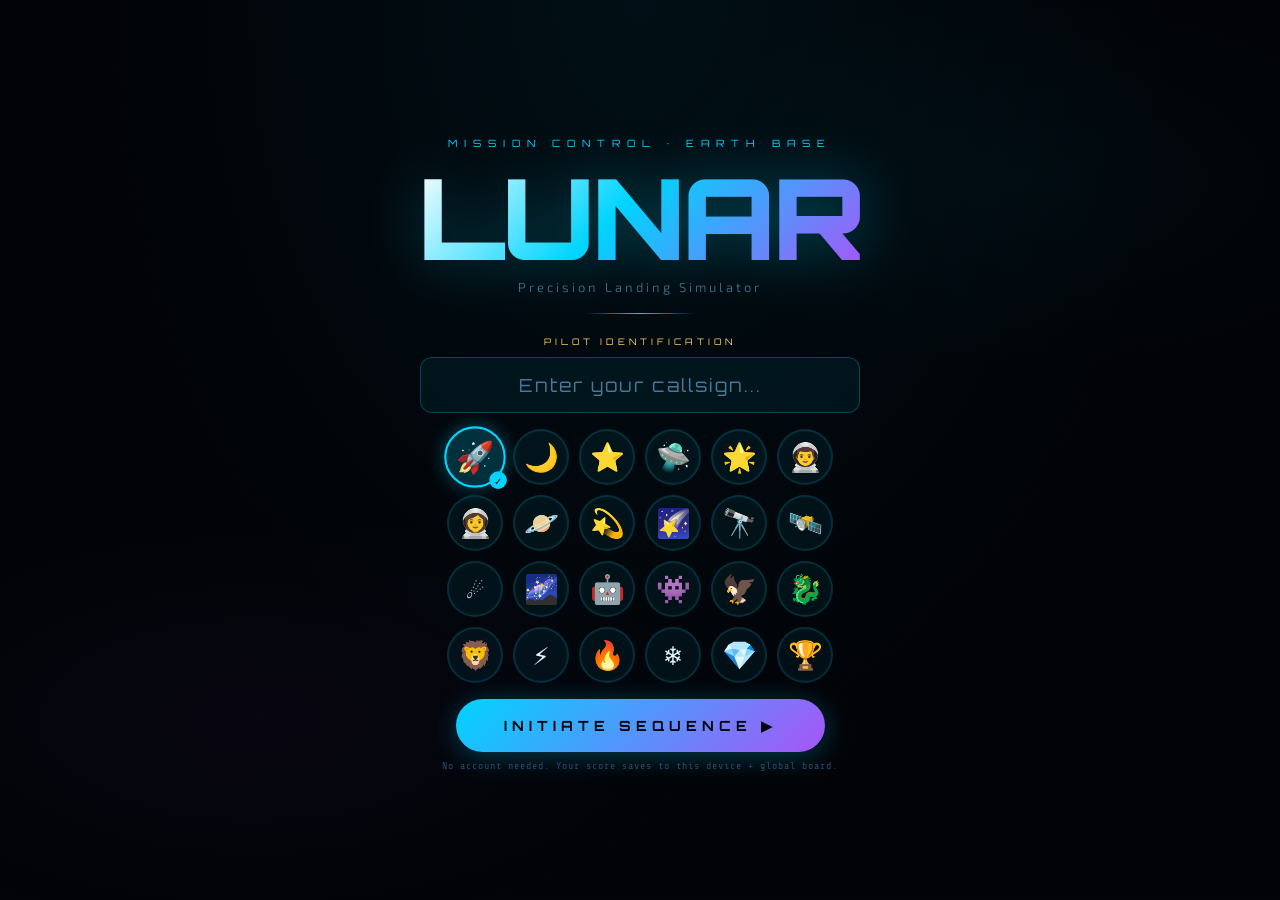
==== index.html @ 3ff73095 "Initial lunar lander game" ====
<!DOCTYPE html>
<html lang="en">
<head>
<meta charset="UTF-8">
<meta name="viewport" content="width=device-width, initial-scale=1.0, viewport-fit=cover">
<meta name="mobile-web-app-capable" content="yes">
<meta name="apple-mobile-web-app-capable" content="yes">
<meta name="theme-color" content="#020408">
<title>LUNAR — Moon Lander</title>
<link rel="preconnect" href="https://fonts.googleapis.com">
<link href="https://fonts.googleapis.com/css2?family=Orbitron:wght@400;700;900&family=Share+Tech+Mono&family=Exo+2:wght@300;400;600&display=swap" rel="stylesheet">
<link rel="stylesheet" href="css/base.css">
<link rel="stylesheet" href="css/screens.css">
<link rel="stylesheet" href="css/game.css">
<link rel="stylesheet" href="css/leaderboard.css">
<link rel="stylesheet" href="css/profile.css">
<link rel="stylesheet" href="css/settings.css">
</head>
<body>

<!-- ─── Background Layers ─── -->
<canvas id="star-canvas"></canvas>
<div id="scanlines"></div>
<div id="nebula-bg"></div>

<!-- ══════════════════════════════════
     SCREEN: SPLASH (instant name grab)
════════════════════════════════════ -->
<div id="screen-splash" class="screen active">
  <div class="splash-inner">
    <div class="splash-badge">MISSION CONTROL · EARTH BASE</div>
    <div class="splash-logo">LUNAR</div>
    <div class="splash-tagline">Precision Landing Simulator</div>
    <div class="splash-divider"></div>
    <div class="splash-prompt">
      <div class="prompt-label">PILOT IDENTIFICATION</div>
      <input type="text" id="pilot-name-input" class="pilot-input" placeholder="Enter your callsign..." maxlength="16" autocomplete="off" spellcheck="false">
      <div class="avatar-grid" id="avatar-grid"></div>
      <button class="btn-primary" id="btn-confirm-pilot">INITIATE SEQUENCE ▶</button>
    </div>
    <div class="splash-note">No account needed. Your score saves to this device + global board.</div>
  </div>
</div>

<!-- ══════════════════════════════════
     SCREEN: HOME
════════════════════════════════════ -->
<div id="screen-home" class="screen hidden">
  <div class="home-inner">
    <div class="home-header">
      <div id="pilot-card" class="pilot-card">
        <div class="pilot-avatar" id="home-avatar">🚀</div>
        <div class="pilot-info">
          <div class="pilot-name" id="home-pilot-name">PILOT</div>
          <div class="pilot-rank" id="home-pilot-rank">CADET</div>
        </div>
        <div class="pilot-score-col">
          <div class="pilot-best-label">BEST</div>
          <div class="pilot-best" id="home-best-score">0</div>
        </div>
      </div>
    </div>

    <div class="home-title-wrap">
      <div class="home-badge">Mission Alpha · Apollo Zero</div>
      <div class="home-logo">LUNAR</div>
      <div class="home-sub">Precision Landing Simulator</div>
    </div>

    <div class="home-laws-panel">
      <div class="laws-title">⬡ Laws of the Mission</div>
      <div class="law"><span class="law-num">01</span><span>Land gently — V-Speed &lt;2.0 &amp; H-Speed &lt;1.5 or you crash.</span></div>
      <div class="law"><span class="law-num">02</span><span>Fuel is finite. Every burn costs. Plan your descent.</span></div>
      <div class="law"><span class="law-num">03</span><span>Land on the glowing pad only. Miss it and the moon claims you.</span></div>
      <div class="law"><span class="law-num">04</span><span>Perfect landings grant ×3 bonus. Chain them to multiply glory.</span></div>
      <div class="law"><span class="law-num">05</span><span>Higher levels add wind, turbulence, and tighter pads.</span></div>
    </div>

    <div class="home-keys key-legend">
      <div class="key-item"><span class="key">↑/W</span><span>Thrust</span></div>
      <div class="key-item"><span class="key">← →</span><span>Side</span></div>
      <div class="key-item"><span class="key">Space</span><span>Boost</span></div>
      <div class="key-item"><span class="key">R</span><span>Restart</span></div>
    </div>

    <div class="home-actions">
      <button class="btn-primary glow-btn" id="btn-play">▶ LAUNCH MISSION</button>
      <div class="home-secondary-btns">
        <button class="btn-secondary" id="btn-leaderboard">🏆 LEADERBOARD</button>
        <button class="btn-secondary" id="btn-settings">⚙ SETTINGS</button>
      </div>
    </div>
  </div>
  <div id="home-philosophy-bar" class="philosophy-bar"></div>
</div>

<!-- ══════════════════════════════════
     SCREEN: GAME
════════════════════════════════════ -->
<div id="screen-game" class="screen hidden">
  <!-- HUD -->
  <div id="hud">
    <button class="hud-home-btn" id="btn-hud-home">⌂</button>
    <div class="hud-group">
      <div class="hud-label">ALT</div>
      <div class="hud-val" id="hud-alt">---</div>
    </div>
    <div class="hud-group">
      <div class="hud-label">V-SPD</div>
      <div class="hud-val" id="hud-vspeed">---</div>
    </div>
    <div class="hud-group">
      <div class="hud-label">H-SPD</div>
      <div class="hud-val" id="hud-hspeed">---</div>
    </div>
    <div class="hud-fuel-col">
      <div class="hud-label">FUEL</div>
      <div class="hud-val" id="hud-fuel">100%</div>
      <div class="fuel-bar-bg"><div class="fuel-bar-fill" id="fuel-bar"></div></div>
    </div>
    <div class="hud-group">
      <div class="hud-label">SCORE</div>
      <div class="hud-val" id="hud-score">0</div>
    </div>
    <div class="level-badge" id="level-badge">LVL 1</div>
  </div>

  <canvas id="game-canvas"></canvas>

  <!-- Floating feedback -->
  <div id="streak-banner">🔥 STREAK ACTIVE</div>

  <!-- Result Modal -->
  <div id="msg-overlay">
    <div id="msg-box">
      <div class="msg-icon" id="msg-icon">🌙</div>
      <div class="msg-title" id="msg-title">TOUCHDOWN</div>
      <div class="msg-sub" id="msg-sub">Perfect approach</div>
      <div class="msg-score" id="msg-score">0</div>
      <div class="msg-score-label">MISSION SCORE</div>
      <div class="msg-breakdown" id="msg-breakdown"></div>
      <div class="msg-btns">
        <button class="btn-modal" id="btn-next">NEXT MISSION →</button>
        <button class="btn-modal secondary" id="btn-restart-modal">↺ RESTART</button>
        <button class="btn-modal tertiary" id="btn-modal-home">⌂ HOME</button>
      </div>
    </div>
  </div>

  <!-- Touch Gamepad -->
  <div id="touch-controls">
    <div class="tc-group">
      <div class="tbtn" id="tc-left">◀</div>
      <div class="tbtn" id="tc-right">▶</div>
    </div>
    <div class="tbtn gold" id="tc-up">▲</div>
    <div class="tbtn gold" id="tc-boost">⚡</div>
  </div>
</div>

<!-- ══════════════════════════════════
     SCREEN: LEADERBOARD
════════════════════════════════════ -->
<div id="screen-leaderboard" class="screen hidden">
  <div class="lb-inner">
    <div class="lb-header">
      <button class="back-btn" id="btn-lb-back">← BACK</button>
      <div class="lb-title">🏆 LEADERBOARD</div>
      <div class="lb-subtitle">GLOBAL RANKINGS</div>
    </div>
    <div class="lb-tabs">
      <button class="lb-tab active" data-tab="global">GLOBAL</button>
      <button class="lb-tab" data-tab="today">TODAY</button>
      <button class="lb-tab" data-tab="myrank">MY RANK</button>
    </div>
    <div class="lb-list" id="lb-list">
      <div class="lb-loading">Loading pilots...</div>
    </div>
    <div class="lb-footer-note">Scores are based on: Accuracy · Fuel · Speed · Level · Streak</div>
  </div>
</div>

<!-- ══════════════════════════════════
     SCREEN: SETTINGS
════════════════════════════════════ -->
<div id="screen-settings" class="screen hidden">
  <div class="settings-inner">
    <div class="settings-header">
      <button class="back-btn" id="btn-settings-back">← BACK</button>
      <div class="settings-title">⚙ SETTINGS</div>
    </div>
    <div class="settings-body">
      <div class="setting-group">
        <div class="setting-group-label">AUDIO</div>
        <div class="setting-row">
          <span>Background Music</span>
          <label class="toggle-switch">
            <input type="checkbox" id="toggle-music" checked>
            <span class="toggle-slider"></span>
          </label>
        </div>
        <div class="setting-row">
          <span>Sound Effects</span>
          <label class="toggle-switch">
            <input type="checkbox" id="toggle-sfx" checked>
            <span class="toggle-slider"></span>
          </label>
        </div>
        <div class="setting-row">
          <span>Master Volume</span>
          <input type="range" id="slider-volume" min="0" max="100" value="70" class="range-slider">
        </div>
      </div>
      <div class="setting-group">
        <div class="setting-group-label">DISPLAY</div>
        <div class="setting-row">
          <span>Scanlines Effect</span>
          <label class="toggle-switch">
            <input type="checkbox" id="toggle-scanlines" checked>
            <span class="toggle-slider"></span>
          </label>
        </div>
        <div class="setting-row">
          <span>Particles Intensity</span>
          <select id="select-particles" class="setting-select">
            <option value="low">Low</option>
            <option value="medium" selected>Medium</option>
            <option value="high">High</option>
          </select>
        </div>
      </div>
      <div class="setting-group">
        <div class="setting-group-label">PILOT</div>
        <div class="setting-row">
          <span>Change Callsign</span>
          <button class="btn-small" id="btn-change-name">EDIT</button>
        </div>
        <div class="setting-row">
          <span>Reset Progress</span>
          <button class="btn-small danger" id="btn-reset">RESET</button>
        </div>
      </div>
      <div class="setting-group">
        <div class="setting-group-label">ABOUT</div>
        <div class="about-text">
          LUNAR — Moon Lander v2.0<br>
          Built with physics, precision, and passion.<br>
          Laws of UX: Norman · Hook Model · Flow Theory
        </div>
      </div>
    </div>
  </div>
</div>

<!-- ══════════════════════════════════
     SCREEN: GAME OVER (full session)
════════════════════════════════════ -->
<div id="screen-gameover" class="screen hidden">
  <div class="go-inner">
    <div class="go-icon">💥</div>
    <div class="go-title">SESSION COMPLETE</div>
    <div class="go-pilot" id="go-pilot-name">PILOT</div>
    <div class="go-stats" id="go-stats"></div>
    <div class="go-rank-block">
      <div class="go-rank-label">YOUR RANK</div>
      <div class="go-rank" id="go-rank">#—</div>
      <div class="go-rank-title" id="go-rank-title">—</div>
    </div>
    <div class="go-actions">
      <button class="btn-primary" id="btn-go-play">▶ FLY AGAIN</button>
      <button class="btn-secondary" id="btn-go-lb">🏆 SEE LEADERBOARD</button>
      <button class="btn-secondary" id="btn-go-home">⌂ HOME</button>
    </div>
  </div>
</div>

<!-- JS Modules -->
<script src="js/audio.js"></script>
<script src="js/stars.js"></script>
<script src="js/storage.js"></script>
<script src="js/leaderboard.js"></script>
<script src="js/profile.js"></script>
<script src="js/settings.js"></script>
<script src="js/physics.js"></script>
<script src="js/renderer.js"></script>
<script src="js/hud.js"></script>
<script src="js/game.js"></script>
<script src="js/screens.js"></script>
<script src="js/main.js"></script>
</body>
</html>
---- css/base.css ----
/* ════════════════════════════════════════
   base.css — Design tokens & global resets
════════════════════════════════════════ */

@import url('https://fonts.googleapis.com/css2?family=Orbitron:wght@400;700;900&family=Share+Tech+Mono&family=Exo+2:wght@300;400;600&display=swap');

:root {
  /* Color Palette */
  --void:    #020408;
  --deep:    #050c14;
  --panel:   rgba(5,12,24,0.92);
  --blue:    #00d4ff;
  --blue2:   #0090cc;
  --gold:    #ffd166;
  --gold2:   #ffaa33;
  --green:   #06ffa5;
  --green2:  #00cc80;
  --red:     #ff4757;
  --red2:    #cc2233;
  --purple:  #a855f7;
  --purple2: #7c3aed;
  --bright:  #e8f4fd;
  --dim:     #4a7a9b;
  --dim2:    #2a4a6b;

  /* Typography */
  --font-hud:  'Orbitron', sans-serif;
  --font-mono: 'Share Tech Mono', monospace;
  --font-body: 'Exo 2', sans-serif;

  /* Layout */
  --safe-top:    env(safe-area-inset-top, 0px);
  --safe-bottom: env(safe-area-inset-bottom, 0px);
  --safe-left:   env(safe-area-inset-left, 0px);
  --safe-right:  env(safe-area-inset-right, 0px);

  /* Timing */
  --trans-fast:   0.15s ease;
  --trans-normal: 0.3s ease;
  --trans-slow:   0.5s ease;
  --bounce:       cubic-bezier(0.34, 1.56, 0.64, 1);
}

/* ─── Reset ─── */
*, *::before, *::after {
  margin: 0; padding: 0;
  box-sizing: border-box;
}

html, body {
  width: 100%; height: 100%;
  background: var(--void);
  font-family: var(--font-mono);
  color: var(--bright);
  overflow: hidden;
  -webkit-tap-highlight-color: transparent;
  touch-action: manipulation;
  user-select: none;
  -webkit-user-select: none;
}

/* ─── Background Atmosphere ─── */
#star-canvas {
  position: fixed; inset: 0; z-index: 0; pointer-events: none;
}
#scanlines {
  position: fixed; inset: 0; z-index: 2; pointer-events: none;
  background: repeating-linear-gradient(
    0deg,
    transparent, transparent 2px,
    rgba(0,0,0,.025) 2px, rgba(0,0,0,.025) 4px
  );
  transition: opacity var(--trans-normal);
}
#scanlines.hidden { opacity: 0; }
#nebula-bg {
  position: fixed; inset: 0; z-index: 1; pointer-events: none;
  background:
    radial-gradient(ellipse 60% 40% at 20% 80%, rgba(168,85,247,.04) 0%, transparent 60%),
    radial-gradient(ellipse 50% 35% at 80% 20%, rgba(0,212,255,.03) 0%, transparent 60%);
}

/* ─── Screen System ─── */
.screen {
  position: fixed; inset: 0; z-index: 10;
  display: flex; flex-direction: column; align-items: center;
  overflow: hidden;
  transition: opacity var(--trans-slow), transform var(--trans-slow);
}
.screen.hidden {
  opacity: 0; pointer-events: none; transform: scale(0.97);
}
.screen.active { opacity: 1; }
.screen.slide-out {
  opacity: 0; transform: translateX(-40px);
}
.screen.slide-in {
  animation: slideIn 0.4s var(--bounce) forwards;
}
@keyframes slideIn {
  from { opacity: 0; transform: translateX(30px); }
  to   { opacity: 1; transform: translateX(0); }
}

/* ─── Button System ─── */
.btn-primary {
  font-family: var(--font-hud);
  font-size: clamp(11px, 3.2vw, 14px);
  font-weight: 700;
  letter-spacing: clamp(3px, 1.5vw, 5px);
  color: var(--void);
  background: linear-gradient(135deg, var(--blue), var(--purple));
  border: none;
  padding: clamp(14px, 4vw, 18px) clamp(28px, 8vw, 48px);
  border-radius: 50px;
  cursor: pointer;
  position: relative; overflow: hidden;
  box-shadow: 0 4px 28px rgba(0,212,255,.28);
  transition: transform var(--trans-fast), box-shadow var(--trans-fast);
  white-space: nowrap;
}
.btn-primary::before {
  content: '';
  position: absolute; inset: 0;
  background: rgba(255,255,255,.18);
  transform: translateX(-100%);
  transition: transform 0.4s;
}
.btn-primary:hover::before { transform: translateX(100%); }
.btn-primary:hover {
  transform: translateY(-2px);
  box-shadow: 0 8px 36px rgba(0,212,255,.5);
}
.btn-primary:active { transform: scale(0.96); }

.btn-primary.glow-btn {
  animation: pulseGlow 2.8s ease-in-out infinite;
}
@keyframes pulseGlow {
  0%, 100% { box-shadow: 0 4px 28px rgba(0,212,255,.28); }
  50%       { box-shadow: 0 6px 44px rgba(0,212,255,.55), 0 0 20px rgba(168,85,247,.3); }
}

.btn-secondary {
  font-family: var(--font-hud);
  font-size: clamp(9px, 2.5vw, 11px);
  font-weight: 700;
  letter-spacing: 2px;
  color: var(--blue);
  background: rgba(0,212,255,.07);
  border: 1px solid rgba(0,212,255,.25);
  padding: clamp(10px, 3vw, 14px) clamp(16px, 5vw, 28px);
  border-radius: 40px;
  cursor: pointer;
  transition: all var(--trans-fast);
}
.btn-secondary:hover {
  background: rgba(0,212,255,.15);
  border-color: rgba(0,212,255,.5);
  transform: translateY(-1px);
}
.btn-secondary:active { transform: scale(0.96); }

.btn-small {
  font-family: var(--font-hud);
  font-size: 9px; letter-spacing: 2px;
  color: var(--blue);
  background: rgba(0,212,255,.08);
  border: 1px solid rgba(0,212,255,.2);
  padding: 6px 14px; border-radius: 20px;
  cursor: pointer;
  transition: all var(--trans-fast);
}
.btn-small:hover { background: rgba(0,212,255,.18); }
.btn-small.danger {
  color: var(--red);
  background: rgba(255,71,87,.08);
  border-color: rgba(255,71,87,.2);
}
.btn-small.danger:hover { background: rgba(255,71,87,.18); }

.back-btn {
  font-family: var(--font-hud);
  font-size: clamp(9px, 2.5vw, 11px);
  letter-spacing: 2px;
  color: var(--dim);
  background: none; border: none;
  cursor: pointer;
  transition: color var(--trans-fast);
  padding: 8px 4px;
}
.back-btn:hover { color: var(--bright); }

/* ─── Key Legend ─── */
.key-legend {
  display: flex; gap: clamp(8px,3vw,14px);
  flex-wrap: wrap; justify-content: center;
}
.key-item {
  display: flex; align-items: center; gap: 6px;
  font-size: clamp(9px, 2.5vw, 11px); color: var(--dim);
}
.key {
  background: rgba(0,212,255,.1);
  border: 1px solid rgba(0,212,255,.25);
  border-radius: 4px;
  padding: 2px 7px;
  font-size: clamp(9px, 2.5vw, 11px);
  color: var(--blue);
}

/* ─── Toggle Switch ─── */
.toggle-switch {
  position: relative; display: inline-block;
  width: 44px; height: 24px; cursor: pointer;
}
.toggle-switch input { opacity: 0; width: 0; height: 0; }
.toggle-slider {
  position: absolute; inset: 0;
  background: rgba(0,212,255,.12);
  border: 1px solid rgba(0,212,255,.2);
  border-radius: 12px;
  transition: background var(--trans-fast);
}
.toggle-slider::before {
  content: '';
  position: absolute; left: 3px; top: 3px;
  width: 16px; height: 16px;
  background: var(--dim);
  border-radius: 50%;
  transition: transform var(--trans-fast), background var(--trans-fast);
}
.toggle-switch input:checked + .toggle-slider {
  background: rgba(0,212,255,.22);
  border-color: rgba(0,212,255,.4);
}
.toggle-switch input:checked + .toggle-slider::before {
  transform: translateX(20px);
  background: var(--blue);
  box-shadow: 0 0 8px rgba(0,212,255,.6);
}

/* ─── Range Slider ─── */
.range-slider {
  -webkit-appearance: none;
  width: 120px; height: 4px;
  background: rgba(0,212,255,.15);
  border-radius: 2px; outline: none;
  cursor: pointer;
}
.range-slider::-webkit-slider-thumb {
  -webkit-appearance: none;
  width: 16px; height: 16px;
  border-radius: 50%;
  background: var(--blue);
  box-shadow: 0 0 8px rgba(0,212,255,.5);
  cursor: pointer;
}

/* ─── Select ─── */
.setting-select {
  background: rgba(0,212,255,.08);
  border: 1px solid rgba(0,212,255,.2);
  color: var(--bright);
  font-family: var(--font-mono);
  font-size: 11px; padding: 5px 10px;
  border-radius: 8px; cursor: pointer;
  outline: none;
}

/* ─── Philosophy Bar ─── */
.philosophy-bar {
  position: absolute; bottom: 0; left: 0; right: 0;
  padding: 6px 14px;
  padding-bottom: max(6px, var(--safe-bottom));
  background: rgba(2,4,8,.5);
  border-top: 1px solid rgba(0,212,255,.05);
  font-size: clamp(7px,2vw,10px);
  letter-spacing: 1px;
  color: rgba(74,122,155,.45);
  text-align: center; z-index: 6;
  pointer-events: none;
  transition: opacity var(--trans-slow);
}

/* ─── Keyframes ─── */
@keyframes fadeUp {
  from { opacity: 0; transform: translateY(14px); }
  to   { opacity: 1; transform: translateY(0); }
}
@keyframes blink { 50% { opacity: .2; } }
@keyframes spinIn {
  from { transform: rotate(-180deg) scale(0); opacity: 0; }
  to   { transform: rotate(0) scale(1); opacity: 1; }
}
@keyframes shimmer {
  0%   { background-position: -200% center; }
  100% { background-position: 200% center; }
}
---- css/screens.css ----
/* ═══════════════════════════════════
   screens.css — Splash / Home / GameOver
═══════════════════════════════════ */

/* ─── SPLASH SCREEN ─── */
#screen-splash {
  justify-content: center;
  overflow-y: auto;
  -webkit-overflow-scrolling: touch;
  padding: max(32px, var(--safe-top)) 16px max(24px, var(--safe-bottom));
  background: radial-gradient(ellipse at 50% 0%, rgba(0,212,255,.06) 0%, transparent 60%);
}
.splash-inner {
  width: 100%; max-width: 440px;
  display: flex; flex-direction: column; align-items: center;
  gap: 0;
}
.splash-badge {
  font-family: var(--font-hud);
  font-size: clamp(7px, 2vw, 10px);
  letter-spacing: clamp(3px, 2vw, 7px);
  color: var(--blue); opacity: .6;
  margin-bottom: 12px;
  animation: fadeUp .8s ease both;
}
.splash-logo {
  font-family: var(--font-hud);
  font-size: clamp(56px, 18vw, 112px);
  font-weight: 900; letter-spacing: -3px; line-height: 1;
  background: linear-gradient(135deg, #fff 0%, #00d4ff 45%, #a855f7 100%);
  -webkit-background-clip: text;
  -webkit-text-fill-color: transparent;
  background-clip: text;
  filter: drop-shadow(0 0 28px rgba(0,212,255,.3));
  animation: fadeUp .8s ease .15s both;
}
.splash-tagline {
  font-family: var(--font-body);
  font-size: clamp(10px,3vw,13px); font-weight: 300; letter-spacing: 3px;
  color: var(--dim); margin-top: 6px;
  animation: fadeUp .8s ease .3s both;
}
.splash-divider {
  width: 110px; height: 1px;
  background: linear-gradient(90deg, transparent, var(--blue), transparent);
  margin: 18px 0 22px;
  animation: fadeUp .8s ease .4s both;
}
.splash-prompt {
  width: 100%;
  display: flex; flex-direction: column; align-items: center; gap: 16px;
  animation: fadeUp .8s ease .55s both;
}
.prompt-label {
  font-family: var(--font-hud);
  font-size: clamp(7px, 2vw, 9px); letter-spacing: 4px;
  color: var(--gold); margin-bottom: -6px;
}
.pilot-input {
  width: 100%;
  background: rgba(0,212,255,.06);
  border: 1px solid rgba(0,212,255,.25);
  border-radius: 12px;
  padding: clamp(12px,4vw,16px) 20px;
  color: var(--bright);
  font-family: var(--font-hud);
  font-size: clamp(14px, 4vw, 18px);
  letter-spacing: 3px;
  text-align: center;
  outline: none;
  transition: border-color var(--trans-fast), box-shadow var(--trans-fast);
}
.pilot-input::placeholder { color: var(--dim); letter-spacing: 2px; }
.pilot-input:focus {
  border-color: rgba(0,212,255,.6);
  box-shadow: 0 0 20px rgba(0,212,255,.12);
}

/* Avatar Grid */
.avatar-grid {
  display: flex; flex-wrap: wrap;
  justify-content: center; gap: 10px;
  width: 100%;
}
.avatar-option {
  width: clamp(42px, 12vw, 56px);
  height: clamp(42px, 12vw, 56px);
  border-radius: 50%;
  border: 2px solid rgba(0,212,255,.15);
  background: rgba(0,212,255,.06);
  display: flex; align-items: center; justify-content: center;
  font-size: clamp(20px, 6vw, 28px);
  cursor: pointer;
  transition: all var(--trans-fast);
  position: relative;
}
.avatar-option:hover {
  border-color: rgba(0,212,255,.5);
  background: rgba(0,212,255,.14);
  transform: scale(1.08);
}
.avatar-option.selected {
  border-color: var(--blue);
  background: rgba(0,212,255,.2);
  box-shadow: 0 0 16px rgba(0,212,255,.35);
  transform: scale(1.1);
}
.avatar-option.selected::after {
  content: '✓';
  position: absolute; bottom: -3px; right: -3px;
  width: 16px; height: 16px;
  background: var(--blue); color: var(--void);
  border-radius: 50%;
  font-size: 10px; font-weight: 900;
  display: flex; align-items: center; justify-content: center;
}
.splash-note {
  font-size: clamp(8px, 2.2vw, 10px);
  color: var(--dim2); letter-spacing: 1px;
  text-align: center; margin-top: 8px;
  animation: fadeUp .8s ease .7s both;
}

/* ─── HOME SCREEN ─── */
#screen-home {
  justify-content: flex-start;
  overflow-y: auto;
  -webkit-overflow-scrolling: touch;
  padding: max(20px, var(--safe-top)) 16px 60px;
}
.home-inner {
  width: 100%; max-width: 500px;
  display: flex; flex-direction: column; align-items: center;
  gap: 16px;
  padding-bottom: 20px;
}
.home-header { width: 100%; }

/* Pilot Card */
.pilot-card {
  display: flex; align-items: center; gap: 12px;
  width: 100%;
  background: rgba(0,212,255,.04);
  border: 1px solid rgba(0,212,255,.1);
  border-radius: 16px;
  padding: 12px 16px;
  animation: fadeUp .6s ease both;
}
.pilot-avatar {
  font-size: clamp(28px, 9vw, 38px);
  width: clamp(50px, 14vw, 64px);
  height: clamp(50px, 14vw, 64px);
  border-radius: 50%;
  background: rgba(0,212,255,.08);
  border: 2px solid rgba(0,212,255,.2);
  display: flex; align-items: center; justify-content: center;
  flex-shrink: 0;
  position: relative;
}
.pilot-avatar::after {
  content: '';
  position: absolute; inset: -4px;
  border-radius: 50%;
  border: 1px solid rgba(0,212,255,.15);
  animation: spinBorder 8s linear infinite;
}
@keyframes spinBorder {
  to { transform: rotate(360deg); }
}
.pilot-info { flex: 1; min-width: 0; }
.pilot-name {
  font-family: var(--font-hud);
  font-size: clamp(13px, 4vw, 17px);
  font-weight: 700; letter-spacing: 2px;
  color: var(--bright);
  white-space: nowrap; overflow: hidden; text-overflow: ellipsis;
}
.pilot-rank {
  font-family: var(--font-hud);
  font-size: clamp(8px, 2.2vw, 10px);
  letter-spacing: 3px; color: var(--gold);
  margin-top: 3px;
}
.pilot-score-col { text-align: right; flex-shrink: 0; }
.pilot-best-label {
  font-size: 8px; letter-spacing: 2px; color: var(--dim);
}
.pilot-best {
  font-family: var(--font-hud);
  font-size: clamp(16px, 5vw, 22px);
  font-weight: 700; color: var(--gold);
}

/* Home Title */
.home-title-wrap { text-align: center; }
.home-badge {
  font-family: var(--font-hud);
  font-size: clamp(7px, 2vw, 9px); letter-spacing: 5px;
  color: var(--blue); opacity: .6; margin-bottom: 6px;
}
.home-logo {
  font-family: var(--font-hud);
  font-size: clamp(36px, 12vw, 70px);
  font-weight: 900; letter-spacing: -2px;
  background: linear-gradient(135deg, #fff 0%, #00d4ff 45%, #a855f7 100%);
  -webkit-background-clip: text;
  -webkit-text-fill-color: transparent;
  background-clip: text;
  filter: drop-shadow(0 0 20px rgba(0,212,255,.25));
}
.home-sub {
  font-family: var(--font-body);
  font-size: clamp(9px, 2.5vw, 11px); font-weight: 300;
  letter-spacing: 3px; color: var(--dim);
}

/* Laws Panel */
.home-laws-panel {
  width: 100%;
  background: rgba(0,212,255,.03);
  border: 1px solid rgba(0,212,255,.1);
  border-radius: 14px;
  padding: clamp(12px,4vw,20px) clamp(14px,4vw,22px);
}
.laws-title {
  font-family: var(--font-hud);
  font-size: clamp(7px, 2vw, 9px); letter-spacing: 4px;
  color: var(--gold); margin-bottom: 10px;
}
.law {
  display: flex; gap: 10px; margin-bottom: 7px;
  font-size: clamp(10px, 2.8vw, 12px); color: #7fb3cc; line-height: 1.5;
}
.law-num {
  color: var(--blue); font-size: 9px;
  min-width: 18px; margin-top: 2px; opacity: .7;
}

/* Home Keys */
.home-keys { margin: 4px 0; }

/* Home Actions */
.home-actions {
  width: 100%; display: flex; flex-direction: column;
  align-items: center; gap: 12px;
}
.home-secondary-btns {
  display: flex; gap: 10px;
}

/* ─── GAME OVER SCREEN ─── */
#screen-gameover {
  justify-content: center;
  overflow-y: auto;
  padding: max(32px, var(--safe-top)) 16px max(24px, var(--safe-bottom));
  background: radial-gradient(ellipse at 50% 30%, rgba(255,71,87,.04) 0%, transparent 60%);
}
.go-inner {
  width: 100%; max-width: 440px;
  display: flex; flex-direction: column; align-items: center;
  gap: 18px;
}
.go-icon {
  font-size: clamp(48px, 15vw, 72px);
  animation: spinIn .8s var(--bounce) both;
}
.go-title {
  font-family: var(--font-hud);
  font-size: clamp(18px, 6vw, 28px);
  font-weight: 900; letter-spacing: 4px;
  background: linear-gradient(135deg, var(--gold), var(--gold2));
  -webkit-background-clip: text;
  -webkit-text-fill-color: transparent;
  background-clip: text;
}
.go-pilot {
  font-family: var(--font-hud);
  font-size: clamp(12px, 4vw, 16px);
  letter-spacing: 3px; color: var(--blue);
}
.go-stats {
  width: 100%;
  background: rgba(0,212,255,.03);
  border: 1px solid rgba(0,212,255,.1);
  border-radius: 14px;
  padding: 16px 20px;
  display: flex; flex-direction: column; gap: 10px;
}
.go-stat-row {
  display: flex; justify-content: space-between; align-items: center;
}
.go-stat-label {
  font-size: clamp(9px, 2.5vw, 11px); color: var(--dim); letter-spacing: 2px;
}
.go-stat-val {
  font-family: var(--font-hud);
  font-size: clamp(12px, 3.5vw, 15px);
  font-weight: 700; color: var(--bright);
}
.go-rank-block {
  text-align: center;
  padding: 20px 40px;
  background: rgba(255,209,102,.04);
  border: 1px solid rgba(255,209,102,.15);
  border-radius: 20px;
}
.go-rank-label {
  font-size: 9px; letter-spacing: 4px; color: var(--dim);
  margin-bottom: 8px;
}
.go-rank {
  font-family: var(--font-hud);
  font-size: clamp(36px, 12vw, 56px);
  font-weight: 900; color: var(--gold);
  line-height: 1;
}
.go-rank-title {
  font-family: var(--font-hud);
  font-size: clamp(10px, 3vw, 13px);
  letter-spacing: 3px; color: var(--purple);
  margin-top: 6px;
}
.go-actions {
  width: 100%; display: flex; flex-direction: column;
  align-items: center; gap: 10px;
}
---- css/game.css ----
/* ═══════════════════════════════════
   game.css — In-Game UI
═══════════════════════════════════ */

/* ─── HUD ─── */
#hud {
  width: 100%;
  display: flex; align-items: center; justify-content: space-between;
  flex-wrap: nowrap;
  padding: max(clamp(5px,1.5vw,9px), var(--safe-top)) clamp(6px,2.5vw,14px) clamp(5px,1.5vw,9px);
  background: rgba(2,4,8,.9);
  border-bottom: 1px solid rgba(0,212,255,.12);
  backdrop-filter: blur(12px);
  flex-shrink: 0; z-index: 20; gap: 4px; overflow: hidden;
}
.hud-home-btn {
  font-size: clamp(14px,4vw,18px);
  color: var(--dim);
  background: none; border: none; cursor: pointer;
  padding: 4px 6px;
  transition: color var(--trans-fast);
  flex-shrink: 0;
}
.hud-home-btn:hover { color: var(--bright); }

.hud-group {
  display: flex; flex-direction: column; align-items: center;
  gap: 1px; flex: 1; min-width: 0;
}
.hud-label {
  font-size: clamp(6px,1.8vw,9px); letter-spacing: 1px; color: var(--dim); white-space: nowrap;
}
.hud-val {
  font-family: var(--font-hud);
  font-size: clamp(12px,3.8vw,19px); font-weight: 700;
  color: var(--bright); transition: color var(--trans-normal); white-space: nowrap;
}
.hud-val.danger { color: var(--red); animation: blink .5s infinite; }
.hud-val.warn   { color: var(--gold); }
.hud-val.ok     { color: var(--green); }

.hud-fuel-col {
  display: flex; flex-direction: column; align-items: center;
  gap: 2px; flex: 1; min-width: 0;
}
.fuel-bar-bg {
  width: clamp(32px,9vw,72px); height: 5px;
  background: rgba(255,255,255,.06);
  border-radius: 3px; overflow: hidden;
  border: 1px solid rgba(0,212,255,.1);
}
.fuel-bar-fill {
  height: 100%; border-radius: 3px;
  background: linear-gradient(90deg, var(--green), var(--blue));
  transition: width .1s linear, background .5s;
}
.level-badge {
  font-family: var(--font-hud);
  font-size: clamp(9px,2.2vw,11px); letter-spacing: 2px;
  color: var(--purple);
  background: rgba(168,85,247,.1);
  border: 1px solid rgba(168,85,247,.25);
  padding: 3px clamp(5px,1.8vw,10px); border-radius: 20px;
  white-space: nowrap; flex-shrink: 0;
}

/* ─── Game Canvas ─── */
#game-canvas {
  display: block; width: 100%; flex: 1; min-height: 0;
}

/* ─── Streak Banner ─── */
#streak-banner {
  position: absolute;
  top: clamp(50px,13vw,70px); left: 50%;
  transform: translateX(-50%) translateY(-65px);
  background: rgba(255,209,102,.12);
  border: 1px solid rgba(255,209,102,.3);
  border-radius: 40px; padding: 5px 16px;
  font-family: var(--font-hud);
  font-size: clamp(8px,2.5vw,11px); letter-spacing: 2px;
  color: var(--gold); z-index: 25; white-space: nowrap;
  transition: transform .5s var(--bounce), opacity .4s;
  opacity: 0; pointer-events: none;
}
#streak-banner.show {
  transform: translateX(-50%) translateY(0); opacity: 1;
}

/* ─── Combo Pop ─── */
.combo-pop {
  position: absolute;
  font-family: var(--font-hud);
  font-size: clamp(16px,6vw,28px); font-weight: 900;
  pointer-events: none; z-index: 35;
  animation: comboPop 1.2s ease forwards;
  text-shadow: 0 0 18px currentColor;
  transform: translateX(-50%);
}
@keyframes comboPop {
  0%   { transform: translateX(-50%) translateY(0) scale(.6); opacity: 1; }
  40%  { transform: translateX(-50%) translateY(-22px) scale(1.1); opacity: 1; }
  100% { transform: translateX(-50%) translateY(-65px) scale(.8); opacity: 0; }
}

/* ─── Landing Zone Pulse ─── */
.lz-pulse-ring {
  position: absolute;
  border-radius: 50%;
  border: 1px solid rgba(6,255,165,.4);
  animation: lzPulse 1.5s ease-out infinite;
  pointer-events: none;
}
@keyframes lzPulse {
  0%   { transform: scale(0); opacity: 1; }
  100% { transform: scale(2.5); opacity: 0; }
}

/* ─── Result Modal ─── */
#msg-overlay {
  position: absolute; inset: 0;
  display: flex; align-items: center; justify-content: center;
  z-index: 30; padding: 14px;
  pointer-events: none;
}
#msg-overlay.active { pointer-events: auto; }
#msg-box {
  background: rgba(2,4,8,.94);
  border: 1px solid rgba(0,212,255,.2);
  border-radius: 18px;
  padding: clamp(18px,5vw,36px) clamp(16px,5vw,40px);
  text-align: center;
  backdrop-filter: blur(20px);
  width: 100%; max-width: 380px;
  transform: scale(.82); opacity: 0;
  transition: transform .4s var(--bounce), opacity .3s;
}
#msg-box.show { transform: scale(1); opacity: 1; }

.msg-icon {
  font-size: clamp(32px,10vw,50px); margin-bottom: 10px; line-height: 1;
}
.msg-title {
  font-family: var(--font-hud);
  font-size: clamp(16px,5.5vw,24px); font-weight: 900; margin-bottom: 7px;
}
.msg-sub {
  font-size: clamp(10px,3vw,13px); color: var(--dim); line-height: 1.65; margin-bottom: 12px;
}
.msg-score {
  font-family: var(--font-hud);
  font-size: clamp(26px,9vw,40px); font-weight: 900; color: var(--gold); margin-bottom: 3px;
}
.msg-score-label {
  font-size: clamp(8px,2.2vw,10px); letter-spacing: 3px; color: var(--dim); margin-bottom: 8px;
}
.msg-breakdown {
  font-size: clamp(9px,2.5vw,11px); color: var(--dim);
  margin-bottom: 14px; line-height: 1.8;
}
.msg-breakdown .bd-row {
  display: flex; justify-content: space-between;
  padding: 2px 8px;
  border-bottom: 1px solid rgba(0,212,255,.05);
}
.msg-breakdown .bd-label { color: var(--dim); }
.msg-breakdown .bd-val   { color: var(--bright); font-family: var(--font-hud); }

.msg-btns {
  display: flex; flex-direction: column; gap: 9px; align-items: center;
}
.btn-modal {
  font-family: var(--font-hud);
  font-size: clamp(9px,2.8vw,12px); font-weight: 700; letter-spacing: 3px;
  color: var(--void);
  background: linear-gradient(135deg, var(--green), var(--blue));
  border: none; width: 100%; max-width: 240px;
  padding: clamp(11px,3.5vw,15px) 0; border-radius: 40px;
  cursor: pointer;
  transition: transform .15s, box-shadow .15s;
  position: relative; z-index: 1;
}
.btn-modal:hover { transform: scale(1.04); box-shadow: 0 4px 22px rgba(6,255,165,.4); }
.btn-modal:active { transform: scale(.96); }
.btn-modal.secondary {
  background: transparent;
  border: 1px solid rgba(255,255,255,.15);
  color: var(--dim);
}
.btn-modal.secondary:hover { box-shadow: none; border-color: rgba(255,255,255,.3); color: var(--bright); }
.btn-modal.tertiary {
  background: transparent;
  border: 1px solid rgba(0,212,255,.15);
  color: var(--blue2);
  font-size: clamp(8px,2.2vw,10px); padding: 8px 0;
}

/* ─── Wind Indicator ─── */
#wind-indicator {
  position: absolute; top: 68px; right: 12px;
  font-family: var(--font-hud);
  font-size: 9px; letter-spacing: 2px;
  color: rgba(0,212,255,.5); z-index: 15;
  pointer-events: none;
  display: none;
}
#wind-indicator.visible { display: block; }

/* ─── Altitude Warning ─── */
#altitude-warning {
  position: absolute; bottom: 80px; left: 50%;
  transform: translateX(-50%);
  font-family: var(--font-hud);
  font-size: clamp(8px,2.5vw,11px); letter-spacing: 3px;
  color: var(--red); z-index: 25;
  opacity: 0; pointer-events: none;
  transition: opacity .3s;
  text-shadow: 0 0 12px rgba(255,71,87,.6);
}
#altitude-warning.show { opacity: 1; animation: blink 0.8s infinite; }

/* ─── Touch Gamepad ─── */
#touch-controls {
  width: 100%; flex-shrink: 0;
  display: none;
  align-items: center; justify-content: space-between;
  padding: 8px clamp(12px,5vw,28px);
  padding-bottom: max(14px, var(--safe-bottom));
  background: rgba(2,4,8,.8);
  border-top: 1px solid rgba(0,212,255,.08);
  backdrop-filter: blur(8px);
  z-index: 20; gap: 10px;
}
.tc-group { display: flex; gap: 10px; align-items: center; }
.tbtn {
  width: clamp(54px,14vw,66px); height: clamp(54px,14vw,66px);
  border-radius: 50%;
  background: rgba(0,212,255,.08);
  border: 2px solid rgba(0,212,255,.3);
  color: var(--blue);
  font-size: clamp(18px,5vw,22px);
  display: flex; align-items: center; justify-content: center;
  cursor: pointer;
  -webkit-tap-highlight-color: transparent;
  touch-action: none;
  transition: background .08s, transform .08s;
}
.tbtn.pressed {
  background: rgba(0,212,255,.28);
  transform: scale(.91);
}
.tbtn.gold {
  background: rgba(255,209,102,.08);
  border-color: rgba(255,209,102,.35);
  color: var(--gold);
}
.tbtn.gold.pressed { background: rgba(255,209,102,.28); }
---- css/leaderboard.css ----
/* ═══════════════════════════════════
   leaderboard.css
═══════════════════════════════════ */

#screen-leaderboard {
  justify-content: flex-start;
  overflow-y: auto;
  -webkit-overflow-scrolling: touch;
  padding: max(20px, var(--safe-top)) 0 max(24px, var(--safe-bottom));
}
.lb-inner {
  width: 100%; max-width: 520px;
  display: flex; flex-direction: column;
  align-self: stretch; flex: 1;
}
.lb-header {
  display: flex; flex-direction: column; align-items: center;
  padding: 0 20px 16px;
  position: relative;
}
.lb-header .back-btn {
  position: absolute; left: 16px; top: 0;
}
.lb-title {
  font-family: var(--font-hud);
  font-size: clamp(18px, 6vw, 28px);
  font-weight: 900; letter-spacing: 4px;
  background: linear-gradient(135deg, var(--gold), var(--gold2));
  -webkit-background-clip: text; -webkit-text-fill-color: transparent;
  background-clip: text;
  margin-top: 28px;
}
.lb-subtitle {
  font-size: clamp(8px, 2vw, 10px); letter-spacing: 4px;
  color: var(--dim); margin-top: 4px;
}

/* Tabs */
.lb-tabs {
  display: flex; gap: 0;
  border-bottom: 1px solid rgba(0,212,255,.1);
  margin-bottom: 0; padding: 0 20px;
}
.lb-tab {
  font-family: var(--font-hud);
  font-size: clamp(8px, 2.2vw, 10px); letter-spacing: 2px;
  color: var(--dim);
  background: none; border: none;
  padding: 10px 14px;
  cursor: pointer;
  border-bottom: 2px solid transparent;
  transition: color var(--trans-fast), border-color var(--trans-fast);
  margin-bottom: -1px;
}
.lb-tab.active {
  color: var(--blue);
  border-bottom-color: var(--blue);
}
.lb-tab:hover:not(.active) { color: var(--bright); }

/* List */
.lb-list {
  flex: 1; overflow-y: auto; padding: 12px 20px;
}
.lb-loading {
  text-align: center; color: var(--dim);
  font-size: 12px; letter-spacing: 3px;
  padding: 40px 0; animation: blink 1s infinite;
}
.lb-empty {
  text-align: center; color: var(--dim2);
  font-size: 11px; letter-spacing: 2px;
  padding: 40px 20px; line-height: 1.8;
}

/* Leaderboard Entry */
.lb-entry {
  display: flex; align-items: center; gap: 12px;
  padding: 10px 14px;
  border-radius: 12px;
  border: 1px solid transparent;
  margin-bottom: 6px;
  transition: all var(--trans-fast);
  cursor: default;
  position: relative;
  overflow: hidden;
}
.lb-entry::before {
  content: '';
  position: absolute; inset: 0;
  background: linear-gradient(90deg, transparent, rgba(0,212,255,.03), transparent);
  opacity: 0;
  transition: opacity var(--trans-fast);
}
.lb-entry:hover::before { opacity: 1; }
.lb-entry.is-me {
  background: rgba(0,212,255,.05);
  border-color: rgba(0,212,255,.15);
}
.lb-entry.rank-1 {
  background: rgba(255,209,102,.06);
  border-color: rgba(255,209,102,.2);
}
.lb-entry.rank-2 {
  background: rgba(192,192,210,.04);
  border-color: rgba(192,192,210,.12);
}
.lb-entry.rank-3 {
  background: rgba(205,127,50,.04);
  border-color: rgba(205,127,50,.12);
}

.lb-rank {
  font-family: var(--font-hud);
  font-size: clamp(11px, 3.5vw, 15px); font-weight: 900;
  min-width: 32px; text-align: center;
}
.lb-rank.r1 { color: var(--gold); text-shadow: 0 0 12px rgba(255,209,102,.5); }
.lb-rank.r2 { color: #c0c0d2; }
.lb-rank.r3 { color: #cd7f32; }
.lb-rank.rn { color: var(--dim); }

.lb-avatar {
  font-size: clamp(18px, 5.5vw, 26px);
  width: clamp(36px, 10vw, 44px); height: clamp(36px, 10vw, 44px);
  border-radius: 50%;
  background: rgba(0,212,255,.06);
  border: 1px solid rgba(0,212,255,.12);
  display: flex; align-items: center; justify-content: center;
  flex-shrink: 0;
}
.lb-info { flex: 1; min-width: 0; }
.lb-name {
  font-family: var(--font-hud);
  font-size: clamp(10px, 3vw, 13px);
  letter-spacing: 2px; color: var(--bright);
  white-space: nowrap; overflow: hidden; text-overflow: ellipsis;
}
.lb-meta {
  font-size: clamp(8px, 2vw, 9px); color: var(--dim);
  letter-spacing: 1px; margin-top: 2px;
}
.lb-score-col { text-align: right; flex-shrink: 0; }
.lb-score {
  font-family: var(--font-hud);
  font-size: clamp(13px, 4vw, 17px);
  font-weight: 700; color: var(--gold);
}
.lb-rank-title {
  font-size: 8px; letter-spacing: 2px;
  color: var(--purple); margin-top: 2px;
}

/* "My Rank" tab highlight */
.lb-my-highlight {
  padding: 16px 14px; margin-bottom: 16px;
  background: rgba(168,85,247,.06);
  border: 1px solid rgba(168,85,247,.2);
  border-radius: 14px; text-align: center;
}
.lb-my-rank-num {
  font-family: var(--font-hud);
  font-size: clamp(32px, 12vw, 50px);
  font-weight: 900; color: var(--purple);
}
.lb-my-rank-label {
  font-size: 9px; letter-spacing: 3px; color: var(--dim);
}
.lb-my-percentile {
  font-size: 11px; color: var(--green);
  margin-top: 6px; letter-spacing: 1px;
}

/* Footer note */
.lb-footer-note {
  text-align: center;
  font-size: clamp(7px, 2vw, 9px);
  color: var(--dim2); letter-spacing: 1px;
  padding: 10px 20px;
  border-top: 1px solid rgba(0,212,255,.06);
}

/* Ranking badge colors */
.badge-commander  { color: #ffd166; }
.badge-ace        { color: #a855f7; }
.badge-veteran    { color: #00d4ff; }
.badge-pilot      { color: #06ffa5; }
.badge-cadet      { color: #4a7a9b; }
---- css/profile.css ----
/* ═══════════════════════════════════
   profile.css — Pilot profile elements
═══════════════════════════════════ */

/* Achievement badge */
.achievement-badge {
  display: inline-flex; align-items: center; gap: 6px;
  padding: 3px 10px;
  border-radius: 20px;
  font-family: var(--font-hud);
  font-size: 9px; letter-spacing: 2px;
}
.achievement-badge.gold {
  background: rgba(255,209,102,.1);
  border: 1px solid rgba(255,209,102,.25);
  color: var(--gold);
}
.achievement-badge.purple {
  background: rgba(168,85,247,.1);
  border: 1px solid rgba(168,85,247,.25);
  color: var(--purple);
}
.achievement-badge.green {
  background: rgba(6,255,165,.1);
  border: 1px solid rgba(6,255,165,.25);
  color: var(--green);
}

/* Profile XP bar */
.xp-bar {
  width: 100%; height: 3px;
  background: rgba(0,212,255,.1);
  border-radius: 2px; overflow: hidden;
  margin-top: 4px;
}
.xp-fill {
  height: 100%;
  background: linear-gradient(90deg, var(--blue), var(--purple));
  border-radius: 2px;
  transition: width 1s ease;
}
---- css/settings.css ----
/* ═══════════════════════════════════
   settings.css
═══════════════════════════════════ */

#screen-settings {
  justify-content: flex-start;
  overflow-y: auto;
  -webkit-overflow-scrolling: touch;
  padding: max(20px, var(--safe-top)) 0 max(24px, var(--safe-bottom));
}
.settings-inner {
  width: 100%; max-width: 480px;
}
.settings-header {
  display: flex; flex-direction: column; align-items: center;
  padding: 0 20px 20px;
  position: relative;
}
.settings-header .back-btn {
  position: absolute; left: 16px; top: 0;
}
.settings-title {
  font-family: var(--font-hud);
  font-size: clamp(16px, 5vw, 22px);
  font-weight: 900; letter-spacing: 5px;
  color: var(--bright); margin-top: 28px;
}
.settings-body {
  padding: 0 20px;
  display: flex; flex-direction: column; gap: 20px;
}
.setting-group {
  background: rgba(0,212,255,.03);
  border: 1px solid rgba(0,212,255,.08);
  border-radius: 14px;
  padding: 16px 18px;
}
.setting-group-label {
  font-family: var(--font-hud);
  font-size: 9px; letter-spacing: 4px;
  color: var(--gold); margin-bottom: 14px;
}
.setting-row {
  display: flex; align-items: center;
  justify-content: space-between;
  padding: 8px 0;
  border-bottom: 1px solid rgba(0,212,255,.04);
  font-size: clamp(10px, 3vw, 12px);
  color: var(--bright); letter-spacing: 1px;
}
.setting-row:last-child { border-bottom: none; padding-bottom: 0; }
.setting-row:first-of-type { padding-top: 0; }
.about-text {
  font-size: clamp(9px, 2.5vw, 11px);
  color: var(--dim); line-height: 1.9; letter-spacing: 1px;
}
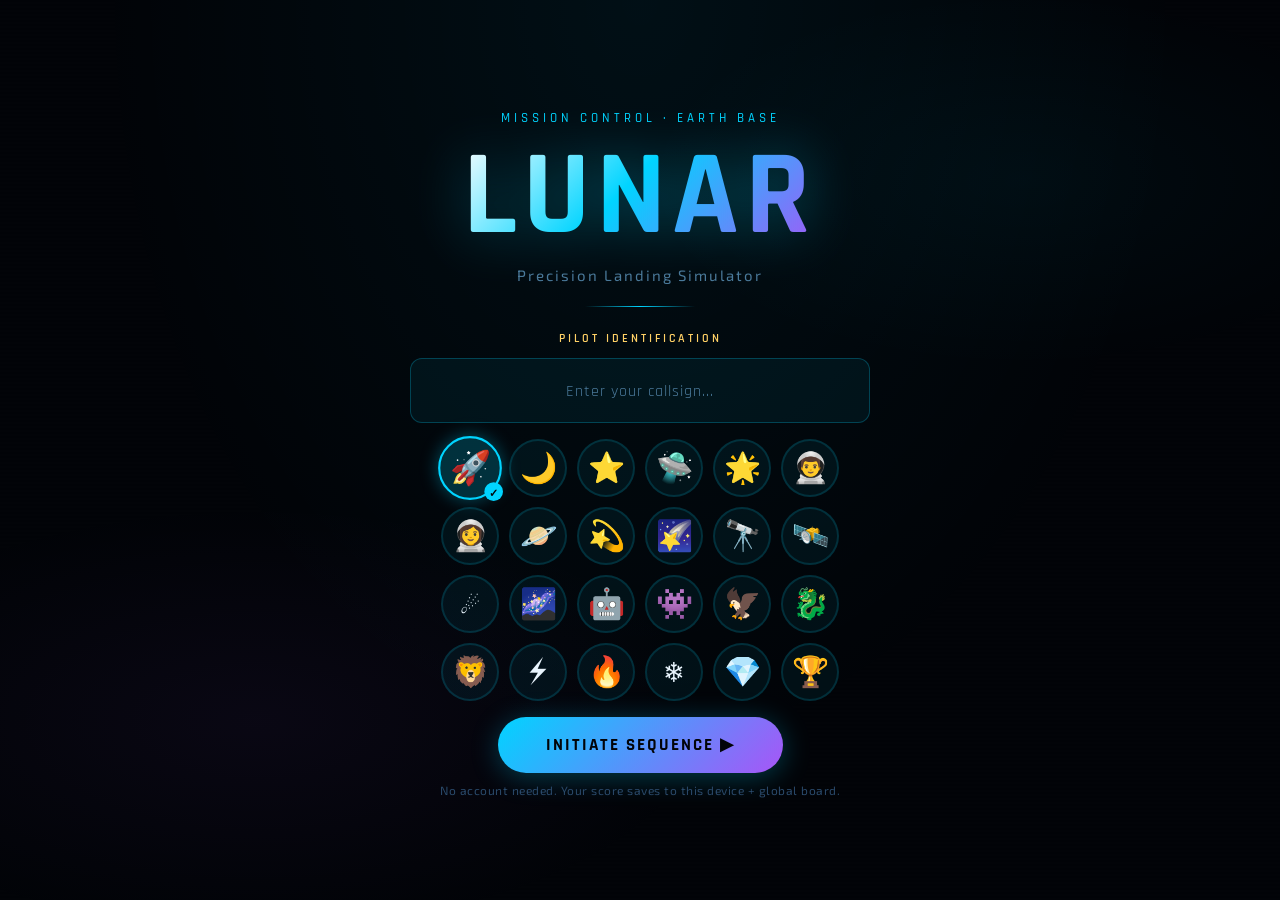
==== commit aee3cf45: "resolved craft static position" ====
--- a/index.html
+++ b/index.html
@@ -8,7 +8,8 @@
 <meta name="theme-color" content="#020408">
 <title>LUNAR — Moon Lander</title>
 <link rel="preconnect" href="https://fonts.googleapis.com">
-<link href="https://fonts.googleapis.com/css2?family=Orbitron:wght@400;700;900&family=Share+Tech+Mono&family=Exo+2:wght@300;400;600&display=swap" rel="stylesheet">
+<link rel="preconnect" href="https://fonts.gstatic.com" crossorigin>
+<link href="https://fonts.googleapis.com/css2?family=Rajdhani:wght@400;500;600;700&family=JetBrains+Mono:wght@400;700&family=Exo+2:wght@300;400;500;600&display=swap" rel="stylesheet">
 <link rel="stylesheet" href="css/base.css">
 <link rel="stylesheet" href="css/screens.css">
 <link rel="stylesheet" href="css/game.css">
--- a/css/base.css
+++ b/css/base.css
@@ -1,11 +1,21 @@
 /* ════════════════════════════════════════
-   base.css — Design tokens & global resets
+   base.css — Design tokens & global resets v2.1
+   FONTS FIXED: Rajdhani (wide, readable) + JetBrains Mono
+   HD: font-smoothing, text-rendering optimized
 ════════════════════════════════════════ */
 
-@import url('https://fonts.googleapis.com/css2?family=Orbitron:wght@400;700;900&family=Share+Tech+Mono&family=Exo+2:wght@300;400;600&display=swap');
+/*
+  Font strategy:
+  - Rajdhani: sci-fi aesthetic with PROPER x-height. Wide characters,
+    never looks compressed. Weight 600/700 for HUD is excellent.
+  - JetBrains Mono: purpose-built for readability. Perfect x-height,
+    clear numerals, crisp at 10px+. Replaces Share Tech Mono.
+  - Exo 2: kept for body text — good proportions at small sizes.
+*/
+@import url('https://fonts.googleapis.com/css2?family=Rajdhani:wght@400;500;600;700&family=JetBrains+Mono:ital,wght@0,400;0,700;1,400&family=Exo+2:wght@300;400;500;600&display=swap');
 
 :root {
-  /* Color Palette */
+  /* ── Color Palette ── */
   --void:    #020408;
   --deep:    #050c14;
   --panel:   rgba(5,12,24,0.92);
@@ -23,18 +33,18 @@
   --dim:     #4a7a9b;
   --dim2:    #2a4a6b;
 
-  /* Typography */
-  --font-hud:  'Orbitron', sans-serif;
-  --font-mono: 'Share Tech Mono', monospace;
+  /* ── Typography ── */
+  --font-hud:  'Rajdhani', 'Exo 2', sans-serif;
+  --font-mono: 'JetBrains Mono', 'Courier New', monospace;
   --font-body: 'Exo 2', sans-serif;
 
-  /* Layout */
+  /* ── Layout safe areas ── */
   --safe-top:    env(safe-area-inset-top, 0px);
   --safe-bottom: env(safe-area-inset-bottom, 0px);
   --safe-left:   env(safe-area-inset-left, 0px);
   --safe-right:  env(safe-area-inset-right, 0px);
 
-  /* Timing */
+  /* ── Transitions ── */
   --trans-fast:   0.15s ease;
   --trans-normal: 0.3s ease;
   --trans-slow:   0.5s ease;
@@ -57,9 +67,15 @@
   touch-action: manipulation;
   user-select: none;
   -webkit-user-select: none;
-}
-
-/* ─── Background Atmosphere ─── */
+  /* ── HD text rendering ── */
+  -webkit-font-smoothing: antialiased;
+  -moz-osx-font-smoothing: grayscale;
+  text-rendering: optimizeLegibility;
+  font-feature-settings: 'kern' 1, 'liga' 1, 'tnum' 1;
+  line-height: 1.45;
+}
+
+/* ─── Background Layers ─── */
 #star-canvas {
   position: fixed; inset: 0; z-index: 0; pointer-events: none;
 }
@@ -68,7 +84,7 @@
   background: repeating-linear-gradient(
     0deg,
     transparent, transparent 2px,
-    rgba(0,0,0,.025) 2px, rgba(0,0,0,.025) 4px
+    rgba(0,0,0,.018) 2px, rgba(0,0,0,.018) 4px
   );
   transition: opacity var(--trans-normal);
 }
@@ -76,8 +92,8 @@
 #nebula-bg {
   position: fixed; inset: 0; z-index: 1; pointer-events: none;
   background:
-    radial-gradient(ellipse 60% 40% at 20% 80%, rgba(168,85,247,.04) 0%, transparent 60%),
-    radial-gradient(ellipse 50% 35% at 80% 20%, rgba(0,212,255,.03) 0%, transparent 60%);
+    radial-gradient(ellipse 60% 40% at 20% 80%, rgba(168,85,247,.05) 0%, transparent 60%),
+    radial-gradient(ellipse 50% 35% at 80% 20%, rgba(0,212,255,.04) 0%, transparent 60%);
 }
 
 /* ─── Screen System ─── */
@@ -91,23 +107,19 @@
   opacity: 0; pointer-events: none; transform: scale(0.97);
 }
 .screen.active { opacity: 1; }
-.screen.slide-out {
-  opacity: 0; transform: translateX(-40px);
-}
-.screen.slide-in {
-  animation: slideIn 0.4s var(--bounce) forwards;
-}
 @keyframes slideIn {
-  from { opacity: 0; transform: translateX(30px); }
+  from { opacity: 0; transform: translateX(28px); }
   to   { opacity: 1; transform: translateX(0); }
 }
+.screen.slide-in { animation: slideIn 0.38s var(--bounce) forwards; }
 
 /* ─── Button System ─── */
 .btn-primary {
   font-family: var(--font-hud);
-  font-size: clamp(11px, 3.2vw, 14px);
+  font-size: clamp(13px, 3.5vw, 17px);
   font-weight: 700;
-  letter-spacing: clamp(3px, 1.5vw, 5px);
+  letter-spacing: 2px;
+  line-height: 1.2;
   color: var(--void);
   background: linear-gradient(135deg, var(--blue), var(--purple));
   border: none;
@@ -143,9 +155,10 @@
 
 .btn-secondary {
   font-family: var(--font-hud);
-  font-size: clamp(9px, 2.5vw, 11px);
-  font-weight: 700;
-  letter-spacing: 2px;
+  font-size: clamp(12px, 3vw, 14px);
+  font-weight: 600;
+  letter-spacing: 1.5px;
+  line-height: 1.2;
   color: var(--blue);
   background: rgba(0,212,255,.07);
   border: 1px solid rgba(0,212,255,.25);
@@ -163,11 +176,14 @@
 
 .btn-small {
   font-family: var(--font-hud);
-  font-size: 9px; letter-spacing: 2px;
+  font-size: 12px;
+  font-weight: 600;
+  letter-spacing: 1px;
+  line-height: 1.2;
   color: var(--blue);
   background: rgba(0,212,255,.08);
   border: 1px solid rgba(0,212,255,.2);
-  padding: 6px 14px; border-radius: 20px;
+  padding: 7px 16px; border-radius: 20px;
   cursor: pointer;
   transition: all var(--trans-fast);
 }
@@ -181,8 +197,10 @@
 
 .back-btn {
   font-family: var(--font-hud);
-  font-size: clamp(9px, 2.5vw, 11px);
-  letter-spacing: 2px;
+  font-size: clamp(12px, 3vw, 14px);
+  font-weight: 600;
+  letter-spacing: 1px;
+  line-height: 1.4;
   color: var(--dim);
   background: none; border: none;
   cursor: pointer;
@@ -198,14 +216,19 @@
 }
 .key-item {
   display: flex; align-items: center; gap: 6px;
-  font-size: clamp(9px, 2.5vw, 11px); color: var(--dim);
+  font-size: clamp(11px, 2.8vw, 13px);
+  font-family: var(--font-body);
+  color: var(--dim);
+  line-height: 1.3;
 }
 .key {
   background: rgba(0,212,255,.1);
   border: 1px solid rgba(0,212,255,.25);
-  border-radius: 4px;
-  padding: 2px 7px;
-  font-size: clamp(9px, 2.5vw, 11px);
+  border-radius: 5px;
+  padding: 3px 8px;
+  font-family: var(--font-mono);
+  font-size: clamp(10px, 2.5vw, 12px);
+  line-height: 1.3;
   color: var(--blue);
 }
 
@@ -263,7 +286,9 @@
   border: 1px solid rgba(0,212,255,.2);
   color: var(--bright);
   font-family: var(--font-mono);
-  font-size: 11px; padding: 5px 10px;
+  font-size: 12px;
+  line-height: 1.4;
+  padding: 6px 10px;
   border-radius: 8px; cursor: pointer;
   outline: none;
 }
@@ -275,9 +300,12 @@
   padding-bottom: max(6px, var(--safe-bottom));
   background: rgba(2,4,8,.5);
   border-top: 1px solid rgba(0,212,255,.05);
-  font-size: clamp(7px,2vw,10px);
-  letter-spacing: 1px;
-  color: rgba(74,122,155,.45);
+  font-family: var(--font-body);
+  font-size: clamp(9px, 2vw, 11px);
+  font-weight: 300;
+  letter-spacing: 0.5px;
+  line-height: 1.4;
+  color: rgba(74,122,155,.5);
   text-align: center; z-index: 6;
   pointer-events: none;
   transition: opacity var(--trans-slow);
@@ -293,7 +321,3 @@
   from { transform: rotate(-180deg) scale(0); opacity: 0; }
   to   { transform: rotate(0) scale(1); opacity: 1; }
 }
-@keyframes shimmer {
-  0%   { background-position: -200% center; }
-  100% { background-position: 200% center; }
-}
--- a/css/screens.css
+++ b/css/screens.css
@@ -1,5 +1,8 @@
 /* ═══════════════════════════════════
    screens.css — Splash / Home / GameOver
+   FIXED: All fonts use proper Rajdhani sizing,
+   letter-spacing reduced (was too wide for Rajdhani),
+   line-height set everywhere
 ═══════════════════════════════════ */
 
 /* ─── SPLASH SCREEN ─── */
@@ -7,43 +10,50 @@
   justify-content: center;
   overflow-y: auto;
   -webkit-overflow-scrolling: touch;
-  padding: max(32px, var(--safe-top)) 16px max(24px, var(--safe-bottom));
+  padding: max(32px, var(--safe-top)) 20px max(24px, var(--safe-bottom));
   background: radial-gradient(ellipse at 50% 0%, rgba(0,212,255,.06) 0%, transparent 60%);
 }
 .splash-inner {
-  width: 100%; max-width: 440px;
+  width: 100%; max-width: 460px;
   display: flex; flex-direction: column; align-items: center;
   gap: 0;
 }
 .splash-badge {
   font-family: var(--font-hud);
-  font-size: clamp(7px, 2vw, 10px);
-  letter-spacing: clamp(3px, 2vw, 7px);
-  color: var(--blue); opacity: .6;
-  margin-bottom: 12px;
+  font-size: clamp(10px, 2.5vw, 13px);
+  font-weight: 500;
+  letter-spacing: 4px;
+  line-height: 1.4;
+  color: var(--blue); opacity: .7;
+  margin-bottom: 10px;
   animation: fadeUp .8s ease both;
 }
 .splash-logo {
   font-family: var(--font-hud);
-  font-size: clamp(56px, 18vw, 112px);
-  font-weight: 900; letter-spacing: -3px; line-height: 1;
+  font-size: clamp(64px, 20vw, 120px);
+  font-weight: 700;
+  letter-spacing: 6px;
+  line-height: 1;
   background: linear-gradient(135deg, #fff 0%, #00d4ff 45%, #a855f7 100%);
   -webkit-background-clip: text;
   -webkit-text-fill-color: transparent;
   background-clip: text;
-  filter: drop-shadow(0 0 28px rgba(0,212,255,.3));
+  filter: drop-shadow(0 0 28px rgba(0,212,255,.35));
   animation: fadeUp .8s ease .15s both;
 }
 .splash-tagline {
   font-family: var(--font-body);
-  font-size: clamp(10px,3vw,13px); font-weight: 300; letter-spacing: 3px;
-  color: var(--dim); margin-top: 6px;
+  font-size: clamp(12px, 3vw, 15px);
+  font-weight: 400;
+  letter-spacing: 2px;
+  line-height: 1.4;
+  color: var(--dim); margin-top: 8px;
   animation: fadeUp .8s ease .3s both;
 }
 .splash-divider {
   width: 110px; height: 1px;
   background: linear-gradient(90deg, transparent, var(--blue), transparent);
-  margin: 18px 0 22px;
+  margin: 20px 0 24px;
   animation: fadeUp .8s ease .4s both;
 }
 .splash-prompt {
@@ -53,7 +63,10 @@
 }
 .prompt-label {
   font-family: var(--font-hud);
-  font-size: clamp(7px, 2vw, 9px); letter-spacing: 4px;
+  font-size: clamp(10px, 2.5vw, 12px);
+  font-weight: 600;
+  letter-spacing: 3px;
+  line-height: 1.4;
   color: var(--gold); margin-bottom: -6px;
 }
 .pilot-input {
@@ -61,19 +74,24 @@
   background: rgba(0,212,255,.06);
   border: 1px solid rgba(0,212,255,.25);
   border-radius: 12px;
-  padding: clamp(12px,4vw,16px) 20px;
+  padding: clamp(13px,4vw,17px) 20px;
   color: var(--bright);
   font-family: var(--font-hud);
-  font-size: clamp(14px, 4vw, 18px);
-  letter-spacing: 3px;
+  font-size: clamp(16px, 4.5vw, 22px);
+  font-weight: 600;
+  letter-spacing: 3px;
+  line-height: 1.3;
   text-align: center;
   outline: none;
   transition: border-color var(--trans-fast), box-shadow var(--trans-fast);
 }
-.pilot-input::placeholder { color: var(--dim); letter-spacing: 2px; }
+.pilot-input::placeholder {
+  color: var(--dim); letter-spacing: 1px;
+  font-weight: 400; font-size: clamp(13px, 3.5vw, 16px);
+}
 .pilot-input:focus {
   border-color: rgba(0,212,255,.6);
-  box-shadow: 0 0 20px rgba(0,212,255,.12);
+  box-shadow: 0 0 20px rgba(0,212,255,.14);
 }
 
 /* Avatar Grid */
@@ -83,13 +101,13 @@
   width: 100%;
 }
 .avatar-option {
-  width: clamp(42px, 12vw, 56px);
-  height: clamp(42px, 12vw, 56px);
+  width: clamp(44px, 12vw, 58px);
+  height: clamp(44px, 12vw, 58px);
   border-radius: 50%;
   border: 2px solid rgba(0,212,255,.15);
   background: rgba(0,212,255,.06);
   display: flex; align-items: center; justify-content: center;
-  font-size: clamp(20px, 6vw, 28px);
+  font-size: clamp(22px, 6vw, 30px);
   cursor: pointer;
   transition: all var(--trans-fast);
   position: relative;
@@ -108,15 +126,19 @@
 .avatar-option.selected::after {
   content: '✓';
   position: absolute; bottom: -3px; right: -3px;
-  width: 16px; height: 16px;
+  width: 17px; height: 17px;
   background: var(--blue); color: var(--void);
   border-radius: 50%;
-  font-size: 10px; font-weight: 900;
+  font-size: 10px; font-weight: 900; font-family: var(--font-body);
   display: flex; align-items: center; justify-content: center;
+  line-height: 1;
 }
 .splash-note {
-  font-size: clamp(8px, 2.2vw, 10px);
-  color: var(--dim2); letter-spacing: 1px;
+  font-family: var(--font-body);
+  font-size: clamp(10px, 2.5vw, 12px);
+  font-weight: 400;
+  line-height: 1.5;
+  color: var(--dim2); letter-spacing: 0.5px;
   text-align: center; margin-top: 8px;
   animation: fadeUp .8s ease .7s both;
 }
@@ -126,30 +148,30 @@
   justify-content: flex-start;
   overflow-y: auto;
   -webkit-overflow-scrolling: touch;
-  padding: max(20px, var(--safe-top)) 16px 60px;
+  padding: max(20px, var(--safe-top)) 20px 60px;
 }
 .home-inner {
-  width: 100%; max-width: 500px;
+  width: 100%; max-width: 520px;
   display: flex; flex-direction: column; align-items: center;
-  gap: 16px;
+  gap: 18px;
   padding-bottom: 20px;
 }
 .home-header { width: 100%; }
 
 /* Pilot Card */
 .pilot-card {
-  display: flex; align-items: center; gap: 12px;
+  display: flex; align-items: center; gap: 14px;
   width: 100%;
   background: rgba(0,212,255,.04);
   border: 1px solid rgba(0,212,255,.1);
   border-radius: 16px;
-  padding: 12px 16px;
+  padding: 14px 18px;
   animation: fadeUp .6s ease both;
 }
 .pilot-avatar {
-  font-size: clamp(28px, 9vw, 38px);
-  width: clamp(50px, 14vw, 64px);
-  height: clamp(50px, 14vw, 64px);
+  font-size: clamp(26px, 8vw, 36px);
+  width: clamp(52px, 14vw, 66px);
+  height: clamp(52px, 14vw, 66px);
   border-radius: 50%;
   background: rgba(0,212,255,.08);
   border: 2px solid rgba(0,212,255,.2);
@@ -164,44 +186,58 @@
   border: 1px solid rgba(0,212,255,.15);
   animation: spinBorder 8s linear infinite;
 }
-@keyframes spinBorder {
-  to { transform: rotate(360deg); }
-}
+@keyframes spinBorder { to { transform: rotate(360deg); } }
 .pilot-info { flex: 1; min-width: 0; }
 .pilot-name {
   font-family: var(--font-hud);
-  font-size: clamp(13px, 4vw, 17px);
-  font-weight: 700; letter-spacing: 2px;
+  font-size: clamp(15px, 4.5vw, 20px);
+  font-weight: 700;
+  letter-spacing: 2px;
+  line-height: 1.2;
   color: var(--bright);
   white-space: nowrap; overflow: hidden; text-overflow: ellipsis;
 }
 .pilot-rank {
   font-family: var(--font-hud);
-  font-size: clamp(8px, 2.2vw, 10px);
-  letter-spacing: 3px; color: var(--gold);
+  font-size: clamp(10px, 2.5vw, 13px);
+  font-weight: 500;
+  letter-spacing: 2px;
+  line-height: 1.4;
+  color: var(--gold);
   margin-top: 3px;
 }
 .pilot-score-col { text-align: right; flex-shrink: 0; }
 .pilot-best-label {
-  font-size: 8px; letter-spacing: 2px; color: var(--dim);
+  font-family: var(--font-body);
+  font-size: clamp(9px, 2vw, 11px);
+  letter-spacing: 1px;
+  line-height: 1.4;
+  color: var(--dim);
 }
 .pilot-best {
   font-family: var(--font-hud);
-  font-size: clamp(16px, 5vw, 22px);
-  font-weight: 700; color: var(--gold);
+  font-size: clamp(18px, 5.5vw, 26px);
+  font-weight: 700;
+  line-height: 1.1;
+  color: var(--gold);
 }
 
 /* Home Title */
 .home-title-wrap { text-align: center; }
 .home-badge {
   font-family: var(--font-hud);
-  font-size: clamp(7px, 2vw, 9px); letter-spacing: 5px;
-  color: var(--blue); opacity: .6; margin-bottom: 6px;
+  font-size: clamp(9px, 2.2vw, 11px);
+  font-weight: 500;
+  letter-spacing: 4px;
+  line-height: 1.4;
+  color: var(--blue); opacity: .65; margin-bottom: 4px;
 }
 .home-logo {
   font-family: var(--font-hud);
-  font-size: clamp(36px, 12vw, 70px);
-  font-weight: 900; letter-spacing: -2px;
+  font-size: clamp(42px, 13vw, 78px);
+  font-weight: 700;
+  letter-spacing: 6px;
+  line-height: 1;
   background: linear-gradient(135deg, #fff 0%, #00d4ff 45%, #a855f7 100%);
   -webkit-background-clip: text;
   -webkit-text-fill-color: transparent;
@@ -210,8 +246,11 @@
 }
 .home-sub {
   font-family: var(--font-body);
-  font-size: clamp(9px, 2.5vw, 11px); font-weight: 300;
-  letter-spacing: 3px; color: var(--dim);
+  font-size: clamp(11px, 2.8vw, 14px);
+  font-weight: 400;
+  letter-spacing: 2px;
+  line-height: 1.4;
+  color: var(--dim);
 }
 
 /* Laws Panel */
@@ -220,24 +259,31 @@
   background: rgba(0,212,255,.03);
   border: 1px solid rgba(0,212,255,.1);
   border-radius: 14px;
-  padding: clamp(12px,4vw,20px) clamp(14px,4vw,22px);
+  padding: clamp(14px,4vw,22px) clamp(16px,4vw,24px);
 }
 .laws-title {
   font-family: var(--font-hud);
-  font-size: clamp(7px, 2vw, 9px); letter-spacing: 4px;
-  color: var(--gold); margin-bottom: 10px;
+  font-size: clamp(10px, 2.5vw, 12px);
+  font-weight: 600;
+  letter-spacing: 3px;
+  line-height: 1.4;
+  color: var(--gold); margin-bottom: 12px;
 }
 .law {
-  display: flex; gap: 10px; margin-bottom: 7px;
-  font-size: clamp(10px, 2.8vw, 12px); color: #7fb3cc; line-height: 1.5;
+  display: flex; gap: 10px; margin-bottom: 8px;
+  font-family: var(--font-body);
+  font-size: clamp(11px, 3vw, 13px);
+  font-weight: 400;
+  line-height: 1.55;
+  color: #7fb3cc;
 }
 .law-num {
-  color: var(--blue); font-size: 9px;
-  min-width: 18px; margin-top: 2px; opacity: .7;
-}
-
-/* Home Keys */
-.home-keys { margin: 4px 0; }
+  font-family: var(--font-mono);
+  font-size: 10px;
+  color: var(--blue);
+  min-width: 20px; margin-top: 2px; opacity: .7;
+  flex-shrink: 0;
+}
 
 /* Home Actions */
 .home-actions {
@@ -252,22 +298,24 @@
 #screen-gameover {
   justify-content: center;
   overflow-y: auto;
-  padding: max(32px, var(--safe-top)) 16px max(24px, var(--safe-bottom));
+  padding: max(32px, var(--safe-top)) 20px max(24px, var(--safe-bottom));
   background: radial-gradient(ellipse at 50% 30%, rgba(255,71,87,.04) 0%, transparent 60%);
 }
 .go-inner {
-  width: 100%; max-width: 440px;
+  width: 100%; max-width: 460px;
   display: flex; flex-direction: column; align-items: center;
   gap: 18px;
 }
 .go-icon {
-  font-size: clamp(48px, 15vw, 72px);
+  font-size: clamp(52px, 16vw, 78px);
   animation: spinIn .8s var(--bounce) both;
 }
 .go-title {
   font-family: var(--font-hud);
-  font-size: clamp(18px, 6vw, 28px);
-  font-weight: 900; letter-spacing: 4px;
+  font-size: clamp(22px, 7vw, 34px);
+  font-weight: 700;
+  letter-spacing: 4px;
+  line-height: 1.2;
   background: linear-gradient(135deg, var(--gold), var(--gold2));
   -webkit-background-clip: text;
   -webkit-text-fill-color: transparent;
@@ -275,8 +323,11 @@
 }
 .go-pilot {
   font-family: var(--font-hud);
-  font-size: clamp(12px, 4vw, 16px);
-  letter-spacing: 3px; color: var(--blue);
+  font-size: clamp(14px, 4vw, 18px);
+  font-weight: 600;
+  letter-spacing: 3px;
+  line-height: 1.3;
+  color: var(--blue);
 }
 .go-stats {
   width: 100%;
@@ -290,34 +341,48 @@
   display: flex; justify-content: space-between; align-items: center;
 }
 .go-stat-label {
-  font-size: clamp(9px, 2.5vw, 11px); color: var(--dim); letter-spacing: 2px;
+  font-family: var(--font-body);
+  font-size: clamp(11px, 2.8vw, 13px);
+  font-weight: 400;
+  line-height: 1.4;
+  color: var(--dim); letter-spacing: 1px;
 }
 .go-stat-val {
   font-family: var(--font-hud);
-  font-size: clamp(12px, 3.5vw, 15px);
-  font-weight: 700; color: var(--bright);
+  font-size: clamp(14px, 4vw, 17px);
+  font-weight: 700;
+  line-height: 1.2;
+  color: var(--bright);
 }
 .go-rank-block {
   text-align: center;
-  padding: 20px 40px;
+  padding: 20px 48px;
   background: rgba(255,209,102,.04);
   border: 1px solid rgba(255,209,102,.15);
   border-radius: 20px;
 }
 .go-rank-label {
-  font-size: 9px; letter-spacing: 4px; color: var(--dim);
+  font-family: var(--font-body);
+  font-size: clamp(10px, 2.5vw, 12px);
+  letter-spacing: 3px;
+  line-height: 1.4;
+  color: var(--dim);
   margin-bottom: 8px;
 }
 .go-rank {
   font-family: var(--font-hud);
-  font-size: clamp(36px, 12vw, 56px);
-  font-weight: 900; color: var(--gold);
+  font-size: clamp(42px, 14vw, 64px);
+  font-weight: 700;
   line-height: 1;
+  color: var(--gold);
 }
 .go-rank-title {
   font-family: var(--font-hud);
-  font-size: clamp(10px, 3vw, 13px);
-  letter-spacing: 3px; color: var(--purple);
+  font-size: clamp(12px, 3.5vw, 16px);
+  font-weight: 600;
+  letter-spacing: 3px;
+  line-height: 1.3;
+  color: var(--purple);
   margin-top: 6px;
 }
 .go-actions {
--- a/css/game.css
+++ b/css/game.css
@@ -1,5 +1,6 @@
 /* ═══════════════════════════════════
-   game.css — In-Game UI
+   game.css — In-Game UI v2.1
+   FIXED: Font sizes, line-heights, HD canvas
 ═══════════════════════════════════ */
 
 /* ─── HUD ─── */
@@ -7,17 +8,17 @@
   width: 100%;
   display: flex; align-items: center; justify-content: space-between;
   flex-wrap: nowrap;
-  padding: max(clamp(5px,1.5vw,9px), var(--safe-top)) clamp(6px,2.5vw,14px) clamp(5px,1.5vw,9px);
-  background: rgba(2,4,8,.9);
-  border-bottom: 1px solid rgba(0,212,255,.12);
-  backdrop-filter: blur(12px);
+  padding: max(clamp(6px,1.5vw,10px), var(--safe-top)) clamp(8px,2.5vw,16px) clamp(6px,1.5vw,10px);
+  background: rgba(2,4,8,.92);
+  border-bottom: 1px solid rgba(0,212,255,.14);
+  backdrop-filter: blur(14px);
   flex-shrink: 0; z-index: 20; gap: 4px; overflow: hidden;
 }
 .hud-home-btn {
-  font-size: clamp(14px,4vw,18px);
+  font-size: clamp(16px, 4.5vw, 20px);
   color: var(--dim);
   background: none; border: none; cursor: pointer;
-  padding: 4px 6px;
+  padding: 4px 8px; line-height: 1;
   transition: color var(--trans-fast);
   flex-shrink: 0;
 }
@@ -25,26 +26,36 @@
 
 .hud-group {
   display: flex; flex-direction: column; align-items: center;
-  gap: 1px; flex: 1; min-width: 0;
+  gap: 2px; flex: 1; min-width: 0;
 }
 .hud-label {
-  font-size: clamp(6px,1.8vw,9px); letter-spacing: 1px; color: var(--dim); white-space: nowrap;
+  font-family: var(--font-body);
+  font-size: clamp(9px, 2vw, 11px);
+  font-weight: 500;
+  letter-spacing: 0.5px;
+  line-height: 1.2;
+  color: var(--dim); white-space: nowrap;
 }
 .hud-val {
   font-family: var(--font-hud);
-  font-size: clamp(12px,3.8vw,19px); font-weight: 700;
-  color: var(--bright); transition: color var(--trans-normal); white-space: nowrap;
-}
-.hud-val.danger { color: var(--red); animation: blink .5s infinite; }
+  font-size: clamp(16px, 4.2vw, 24px);
+  font-weight: 700;
+  line-height: 1.1;
+  letter-spacing: 0.5px;
+  color: var(--bright);
+  transition: color var(--trans-normal);
+  white-space: nowrap;
+}
+.hud-val.danger { color: var(--red);  animation: blink .5s infinite; }
 .hud-val.warn   { color: var(--gold); }
 .hud-val.ok     { color: var(--green); }
 
 .hud-fuel-col {
   display: flex; flex-direction: column; align-items: center;
-  gap: 2px; flex: 1; min-width: 0;
+  gap: 3px; flex: 1; min-width: 0;
 }
 .fuel-bar-bg {
-  width: clamp(32px,9vw,72px); height: 5px;
+  width: clamp(36px, 9vw, 76px); height: 5px;
   background: rgba(255,255,255,.06);
   border-radius: 3px; overflow: hidden;
   border: 1px solid rgba(0,212,255,.1);
@@ -56,29 +67,37 @@
 }
 .level-badge {
   font-family: var(--font-hud);
-  font-size: clamp(9px,2.2vw,11px); letter-spacing: 2px;
+  font-size: clamp(13px, 3vw, 16px);
+  font-weight: 700;
+  letter-spacing: 1.5px;
+  line-height: 1.2;
   color: var(--purple);
   background: rgba(168,85,247,.1);
-  border: 1px solid rgba(168,85,247,.25);
-  padding: 3px clamp(5px,1.8vw,10px); border-radius: 20px;
+  border: 1px solid rgba(168,85,247,.28);
+  padding: 4px clamp(6px,2vw,12px); border-radius: 20px;
   white-space: nowrap; flex-shrink: 0;
 }
 
-/* ─── Game Canvas ─── */
+/* ─── Game Canvas (HD handled in renderer.js) ─── */
 #game-canvas {
   display: block; width: 100%; flex: 1; min-height: 0;
+  image-rendering: pixelated; /* prevent browser from re-blurring */
+  image-rendering: crisp-edges;
 }
 
 /* ─── Streak Banner ─── */
 #streak-banner {
   position: absolute;
-  top: clamp(50px,13vw,70px); left: 50%;
-  transform: translateX(-50%) translateY(-65px);
+  top: clamp(54px, 13vw, 74px); left: 50%;
+  transform: translateX(-50%) translateY(-70px);
   background: rgba(255,209,102,.12);
-  border: 1px solid rgba(255,209,102,.3);
-  border-radius: 40px; padding: 5px 16px;
-  font-family: var(--font-hud);
-  font-size: clamp(8px,2.5vw,11px); letter-spacing: 2px;
+  border: 1px solid rgba(255,209,102,.32);
+  border-radius: 40px; padding: 6px 20px;
+  font-family: var(--font-hud);
+  font-size: clamp(11px, 3vw, 14px);
+  font-weight: 600;
+  letter-spacing: 2px;
+  line-height: 1.3;
   color: var(--gold); z-index: 25; white-space: nowrap;
   transition: transform .5s var(--bounce), opacity .4s;
   opacity: 0; pointer-events: none;
@@ -91,7 +110,9 @@
 .combo-pop {
   position: absolute;
   font-family: var(--font-hud);
-  font-size: clamp(16px,6vw,28px); font-weight: 900;
+  font-size: clamp(18px, 7vw, 32px);
+  font-weight: 700;
+  line-height: 1;
   pointer-events: none; z-index: 35;
   animation: comboPop 1.2s ease forwards;
   text-shadow: 0 0 18px currentColor;
@@ -99,83 +120,97 @@
 }
 @keyframes comboPop {
   0%   { transform: translateX(-50%) translateY(0) scale(.6); opacity: 1; }
-  40%  { transform: translateX(-50%) translateY(-22px) scale(1.1); opacity: 1; }
-  100% { transform: translateX(-50%) translateY(-65px) scale(.8); opacity: 0; }
-}
-
-/* ─── Landing Zone Pulse ─── */
-.lz-pulse-ring {
-  position: absolute;
-  border-radius: 50%;
-  border: 1px solid rgba(6,255,165,.4);
-  animation: lzPulse 1.5s ease-out infinite;
-  pointer-events: none;
-}
-@keyframes lzPulse {
-  0%   { transform: scale(0); opacity: 1; }
-  100% { transform: scale(2.5); opacity: 0; }
+  40%  { transform: translateX(-50%) translateY(-24px) scale(1.1); opacity: 1; }
+  100% { transform: translateX(-50%) translateY(-70px) scale(.8); opacity: 0; }
 }
 
 /* ─── Result Modal ─── */
 #msg-overlay {
   position: absolute; inset: 0;
   display: flex; align-items: center; justify-content: center;
-  z-index: 30; padding: 14px;
+  z-index: 30; padding: 16px;
   pointer-events: none;
 }
 #msg-overlay.active { pointer-events: auto; }
 #msg-box {
-  background: rgba(2,4,8,.94);
+  background: rgba(2,4,8,.95);
   border: 1px solid rgba(0,212,255,.2);
   border-radius: 18px;
-  padding: clamp(18px,5vw,36px) clamp(16px,5vw,40px);
+  padding: clamp(20px,5vw,38px) clamp(18px,5vw,42px);
   text-align: center;
   backdrop-filter: blur(20px);
-  width: 100%; max-width: 380px;
+  width: 100%; max-width: 400px;
   transform: scale(.82); opacity: 0;
   transition: transform .4s var(--bounce), opacity .3s;
 }
 #msg-box.show { transform: scale(1); opacity: 1; }
 
 .msg-icon {
-  font-size: clamp(32px,10vw,50px); margin-bottom: 10px; line-height: 1;
+  font-size: clamp(36px, 11vw, 56px);
+  margin-bottom: 12px; line-height: 1;
 }
 .msg-title {
   font-family: var(--font-hud);
-  font-size: clamp(16px,5.5vw,24px); font-weight: 900; margin-bottom: 7px;
+  font-size: clamp(19px, 6vw, 28px);
+  font-weight: 700;
+  letter-spacing: 2px;
+  line-height: 1.2;
+  margin-bottom: 8px;
 }
 .msg-sub {
-  font-size: clamp(10px,3vw,13px); color: var(--dim); line-height: 1.65; margin-bottom: 12px;
+  font-family: var(--font-body);
+  font-size: clamp(12px, 3.2vw, 14px);
+  font-weight: 400;
+  line-height: 1.7;
+  color: var(--dim);
+  margin-bottom: 14px;
 }
 .msg-score {
   font-family: var(--font-hud);
-  font-size: clamp(26px,9vw,40px); font-weight: 900; color: var(--gold); margin-bottom: 3px;
+  font-size: clamp(30px, 10vw, 46px);
+  font-weight: 700;
+  line-height: 1;
+  color: var(--gold); margin-bottom: 4px;
 }
 .msg-score-label {
-  font-size: clamp(8px,2.2vw,10px); letter-spacing: 3px; color: var(--dim); margin-bottom: 8px;
+  font-family: var(--font-body);
+  font-size: clamp(10px, 2.5vw, 12px);
+  letter-spacing: 2px;
+  line-height: 1.4;
+  color: var(--dim); margin-bottom: 10px;
 }
 .msg-breakdown {
-  font-size: clamp(9px,2.5vw,11px); color: var(--dim);
-  margin-bottom: 14px; line-height: 1.8;
+  font-family: var(--font-mono);
+  font-size: clamp(10px, 2.8vw, 12px);
+  line-height: 1.8;
+  color: var(--dim);
+  margin-bottom: 16px;
 }
 .msg-breakdown .bd-row {
   display: flex; justify-content: space-between;
-  padding: 2px 8px;
+  padding: 3px 8px;
   border-bottom: 1px solid rgba(0,212,255,.05);
 }
 .msg-breakdown .bd-label { color: var(--dim); }
-.msg-breakdown .bd-val   { color: var(--bright); font-family: var(--font-hud); }
+.msg-breakdown .bd-val {
+  font-family: var(--font-hud);
+  font-weight: 700;
+  color: var(--bright);
+}
 
 .msg-btns {
-  display: flex; flex-direction: column; gap: 9px; align-items: center;
+  display: flex; flex-direction: column; gap: 10px; align-items: center;
 }
 .btn-modal {
   font-family: var(--font-hud);
-  font-size: clamp(9px,2.8vw,12px); font-weight: 700; letter-spacing: 3px;
+  font-size: clamp(12px, 3.2vw, 15px);
+  font-weight: 700;
+  letter-spacing: 2px;
+  line-height: 1.2;
   color: var(--void);
   background: linear-gradient(135deg, var(--green), var(--blue));
-  border: none; width: 100%; max-width: 240px;
-  padding: clamp(11px,3.5vw,15px) 0; border-radius: 40px;
+  border: none; width: 100%; max-width: 260px;
+  padding: clamp(12px, 3.8vw, 16px) 0; border-radius: 40px;
   cursor: pointer;
   transition: transform .15s, box-shadow .15s;
   position: relative; z-index: 1;
@@ -190,17 +225,20 @@
 .btn-modal.secondary:hover { box-shadow: none; border-color: rgba(255,255,255,.3); color: var(--bright); }
 .btn-modal.tertiary {
   background: transparent;
-  border: 1px solid rgba(0,212,255,.15);
+  border: 1px solid rgba(0,212,255,.18);
   color: var(--blue2);
-  font-size: clamp(8px,2.2vw,10px); padding: 8px 0;
+  font-size: clamp(10px, 2.5vw, 12px);
+  padding: 9px 0;
 }
 
 /* ─── Wind Indicator ─── */
 #wind-indicator {
-  position: absolute; top: 68px; right: 12px;
-  font-family: var(--font-hud);
-  font-size: 9px; letter-spacing: 2px;
-  color: rgba(0,212,255,.5); z-index: 15;
+  position: absolute; top: 72px; right: 14px;
+  font-family: var(--font-mono);
+  font-size: clamp(10px, 2.5vw, 12px);
+  line-height: 1.3;
+  letter-spacing: 1px;
+  color: rgba(0,212,255,.55); z-index: 15;
   pointer-events: none;
   display: none;
 }
@@ -208,10 +246,13 @@
 
 /* ─── Altitude Warning ─── */
 #altitude-warning {
-  position: absolute; bottom: 80px; left: 50%;
+  position: absolute; bottom: 84px; left: 50%;
   transform: translateX(-50%);
   font-family: var(--font-hud);
-  font-size: clamp(8px,2.5vw,11px); letter-spacing: 3px;
+  font-size: clamp(11px, 3vw, 14px);
+  font-weight: 700;
+  letter-spacing: 3px;
+  line-height: 1.3;
   color: var(--red); z-index: 25;
   opacity: 0; pointer-events: none;
   transition: opacity .3s;
@@ -224,34 +265,37 @@
   width: 100%; flex-shrink: 0;
   display: none;
   align-items: center; justify-content: space-between;
-  padding: 8px clamp(12px,5vw,28px);
-  padding-bottom: max(14px, var(--safe-bottom));
-  background: rgba(2,4,8,.8);
-  border-top: 1px solid rgba(0,212,255,.08);
-  backdrop-filter: blur(8px);
-  z-index: 20; gap: 10px;
-}
-.tc-group { display: flex; gap: 10px; align-items: center; }
+  padding: 10px clamp(14px,5vw,30px);
+  padding-bottom: max(16px, var(--safe-bottom));
+  background: rgba(2,4,8,.85);
+  border-top: 1px solid rgba(0,212,255,.09);
+  backdrop-filter: blur(10px);
+  z-index: 20; gap: 12px;
+}
+.tc-group { display: flex; gap: 12px; align-items: center; }
 .tbtn {
-  width: clamp(54px,14vw,66px); height: clamp(54px,14vw,66px);
+  width: clamp(56px, 15vw, 70px);
+  height: clamp(56px, 15vw, 70px);
   border-radius: 50%;
   background: rgba(0,212,255,.08);
-  border: 2px solid rgba(0,212,255,.3);
+  border: 2px solid rgba(0,212,255,.32);
   color: var(--blue);
-  font-size: clamp(18px,5vw,22px);
+  font-size: clamp(20px, 5.5vw, 26px);
   display: flex; align-items: center; justify-content: center;
   cursor: pointer;
+  line-height: 1;
   -webkit-tap-highlight-color: transparent;
   touch-action: none;
   transition: background .08s, transform .08s;
+  user-select: none;
 }
 .tbtn.pressed {
-  background: rgba(0,212,255,.28);
-  transform: scale(.91);
+  background: rgba(0,212,255,.3);
+  transform: scale(.90);
 }
 .tbtn.gold {
   background: rgba(255,209,102,.08);
-  border-color: rgba(255,209,102,.35);
+  border-color: rgba(255,209,102,.36);
   color: var(--gold);
 }
-.tbtn.gold.pressed { background: rgba(255,209,102,.28); }
+.tbtn.gold.pressed { background: rgba(255,209,102,.3); }
--- a/css/leaderboard.css
+++ b/css/leaderboard.css
@@ -1,5 +1,5 @@
 /* ═══════════════════════════════════
-   leaderboard.css
+   leaderboard.css v2.1 — font fixes
 ═══════════════════════════════════ */
 
 #screen-leaderboard {
@@ -9,120 +9,109 @@
   padding: max(20px, var(--safe-top)) 0 max(24px, var(--safe-bottom));
 }
 .lb-inner {
-  width: 100%; max-width: 520px;
+  width: 100%; max-width: 540px;
   display: flex; flex-direction: column;
   align-self: stretch; flex: 1;
 }
 .lb-header {
   display: flex; flex-direction: column; align-items: center;
-  padding: 0 20px 16px;
-  position: relative;
+  padding: 0 20px 16px; position: relative;
 }
-.lb-header .back-btn {
-  position: absolute; left: 16px; top: 0;
-}
+.lb-header .back-btn { position: absolute; left: 16px; top: 0; }
 .lb-title {
   font-family: var(--font-hud);
-  font-size: clamp(18px, 6vw, 28px);
-  font-weight: 900; letter-spacing: 4px;
+  font-size: clamp(22px, 7vw, 32px);
+  font-weight: 700;
+  letter-spacing: 4px;
+  line-height: 1.2;
   background: linear-gradient(135deg, var(--gold), var(--gold2));
   -webkit-background-clip: text; -webkit-text-fill-color: transparent;
   background-clip: text;
-  margin-top: 28px;
+  margin-top: 30px;
 }
 .lb-subtitle {
-  font-size: clamp(8px, 2vw, 10px); letter-spacing: 4px;
+  font-family: var(--font-body);
+  font-size: clamp(10px, 2.5vw, 12px);
+  letter-spacing: 3px;
+  line-height: 1.4;
   color: var(--dim); margin-top: 4px;
 }
 
 /* Tabs */
 .lb-tabs {
-  display: flex; gap: 0;
+  display: flex;
   border-bottom: 1px solid rgba(0,212,255,.1);
-  margin-bottom: 0; padding: 0 20px;
+  padding: 0 20px;
 }
 .lb-tab {
   font-family: var(--font-hud);
-  font-size: clamp(8px, 2.2vw, 10px); letter-spacing: 2px;
+  font-size: clamp(11px, 2.8vw, 13px);
+  font-weight: 600;
+  letter-spacing: 1.5px;
+  line-height: 1.2;
   color: var(--dim);
   background: none; border: none;
-  padding: 10px 14px;
+  padding: 11px 16px;
   cursor: pointer;
   border-bottom: 2px solid transparent;
   transition: color var(--trans-fast), border-color var(--trans-fast);
   margin-bottom: -1px;
 }
-.lb-tab.active {
-  color: var(--blue);
-  border-bottom-color: var(--blue);
-}
+.lb-tab.active { color: var(--blue); border-bottom-color: var(--blue); }
 .lb-tab:hover:not(.active) { color: var(--bright); }
 
 /* List */
-.lb-list {
-  flex: 1; overflow-y: auto; padding: 12px 20px;
-}
+.lb-list { flex: 1; overflow-y: auto; padding: 12px 20px; }
 .lb-loading {
   text-align: center; color: var(--dim);
-  font-size: 12px; letter-spacing: 3px;
-  padding: 40px 0; animation: blink 1s infinite;
+  font-family: var(--font-body);
+  font-size: 13px; letter-spacing: 2px; line-height: 1.4;
+  padding: 44px 0; animation: blink 1s infinite;
 }
 .lb-empty {
   text-align: center; color: var(--dim2);
-  font-size: 11px; letter-spacing: 2px;
-  padding: 40px 20px; line-height: 1.8;
+  font-family: var(--font-body);
+  font-size: 12px; letter-spacing: 1px;
+  line-height: 1.9;
+  padding: 44px 20px;
 }
 
 /* Leaderboard Entry */
 .lb-entry {
   display: flex; align-items: center; gap: 12px;
-  padding: 10px 14px;
+  padding: 11px 14px;
   border-radius: 12px;
   border: 1px solid transparent;
   margin-bottom: 6px;
   transition: all var(--trans-fast);
-  cursor: default;
-  position: relative;
-  overflow: hidden;
+  position: relative; overflow: hidden;
 }
 .lb-entry::before {
-  content: '';
-  position: absolute; inset: 0;
+  content: ''; position: absolute; inset: 0;
   background: linear-gradient(90deg, transparent, rgba(0,212,255,.03), transparent);
-  opacity: 0;
-  transition: opacity var(--trans-fast);
+  opacity: 0; transition: opacity var(--trans-fast);
 }
 .lb-entry:hover::before { opacity: 1; }
-.lb-entry.is-me {
-  background: rgba(0,212,255,.05);
-  border-color: rgba(0,212,255,.15);
-}
-.lb-entry.rank-1 {
-  background: rgba(255,209,102,.06);
-  border-color: rgba(255,209,102,.2);
-}
-.lb-entry.rank-2 {
-  background: rgba(192,192,210,.04);
-  border-color: rgba(192,192,210,.12);
-}
-.lb-entry.rank-3 {
-  background: rgba(205,127,50,.04);
-  border-color: rgba(205,127,50,.12);
-}
+.lb-entry.is-me       { background: rgba(0,212,255,.05);  border-color: rgba(0,212,255,.16); }
+.lb-entry.rank-1      { background: rgba(255,209,102,.06); border-color: rgba(255,209,102,.22); }
+.lb-entry.rank-2      { background: rgba(192,192,210,.04); border-color: rgba(192,192,210,.13); }
+.lb-entry.rank-3      { background: rgba(205,127,50,.04);  border-color: rgba(205,127,50,.13); }
 
 .lb-rank {
   font-family: var(--font-hud);
-  font-size: clamp(11px, 3.5vw, 15px); font-weight: 900;
-  min-width: 32px; text-align: center;
+  font-size: clamp(13px, 4vw, 17px);
+  font-weight: 700;
+  line-height: 1.2;
+  min-width: 34px; text-align: center;
 }
-.lb-rank.r1 { color: var(--gold); text-shadow: 0 0 12px rgba(255,209,102,.5); }
+.lb-rank.r1 { color: var(--gold);  text-shadow: 0 0 12px rgba(255,209,102,.5); }
 .lb-rank.r2 { color: #c0c0d2; }
 .lb-rank.r3 { color: #cd7f32; }
 .lb-rank.rn { color: var(--dim); }
 
 .lb-avatar {
-  font-size: clamp(18px, 5.5vw, 26px);
-  width: clamp(36px, 10vw, 44px); height: clamp(36px, 10vw, 44px);
+  font-size: clamp(20px, 6vw, 28px);
+  width: clamp(38px, 11vw, 46px); height: clamp(38px, 11vw, 46px);
   border-radius: 50%;
   background: rgba(0,212,255,.06);
   border: 1px solid rgba(0,212,255,.12);
@@ -132,57 +121,77 @@
 .lb-info { flex: 1; min-width: 0; }
 .lb-name {
   font-family: var(--font-hud);
-  font-size: clamp(10px, 3vw, 13px);
-  letter-spacing: 2px; color: var(--bright);
+  font-size: clamp(13px, 3.5vw, 16px);
+  font-weight: 700;
+  letter-spacing: 1.5px;
+  line-height: 1.2;
+  color: var(--bright);
   white-space: nowrap; overflow: hidden; text-overflow: ellipsis;
 }
 .lb-meta {
-  font-size: clamp(8px, 2vw, 9px); color: var(--dim);
-  letter-spacing: 1px; margin-top: 2px;
+  font-family: var(--font-body);
+  font-size: clamp(10px, 2.3vw, 11px);
+  line-height: 1.4;
+  color: var(--dim);
+  letter-spacing: 0.5px; margin-top: 2px;
 }
 .lb-score-col { text-align: right; flex-shrink: 0; }
 .lb-score {
   font-family: var(--font-hud);
-  font-size: clamp(13px, 4vw, 17px);
-  font-weight: 700; color: var(--gold);
+  font-size: clamp(15px, 4.5vw, 20px);
+  font-weight: 700;
+  line-height: 1.1;
+  color: var(--gold);
 }
 .lb-rank-title {
-  font-size: 8px; letter-spacing: 2px;
+  font-family: var(--font-hud);
+  font-size: clamp(9px, 2.3vw, 11px);
+  font-weight: 600;
+  letter-spacing: 1px;
+  line-height: 1.4;
   color: var(--purple); margin-top: 2px;
 }
 
-/* "My Rank" tab highlight */
+/* My Rank tab */
 .lb-my-highlight {
-  padding: 16px 14px; margin-bottom: 16px;
+  padding: 18px 16px; margin-bottom: 18px;
   background: rgba(168,85,247,.06);
-  border: 1px solid rgba(168,85,247,.2);
+  border: 1px solid rgba(168,85,247,.22);
   border-radius: 14px; text-align: center;
 }
 .lb-my-rank-num {
   font-family: var(--font-hud);
-  font-size: clamp(32px, 12vw, 50px);
-  font-weight: 900; color: var(--purple);
+  font-size: clamp(38px, 13vw, 56px);
+  font-weight: 700;
+  line-height: 1;
+  color: var(--purple);
 }
 .lb-my-rank-label {
-  font-size: 9px; letter-spacing: 3px; color: var(--dim);
+  font-family: var(--font-body);
+  font-size: clamp(10px, 2.5vw, 12px);
+  letter-spacing: 3px; line-height: 1.4;
+  color: var(--dim);
 }
 .lb-my-percentile {
-  font-size: 11px; color: var(--green);
-  margin-top: 6px; letter-spacing: 1px;
+  font-family: var(--font-body);
+  font-size: clamp(12px, 3vw, 14px);
+  line-height: 1.4;
+  color: var(--green); margin-top: 6px; letter-spacing: 0.5px;
 }
 
-/* Footer note */
 .lb-footer-note {
   text-align: center;
-  font-size: clamp(7px, 2vw, 9px);
-  color: var(--dim2); letter-spacing: 1px;
+  font-family: var(--font-body);
+  font-size: clamp(9px, 2.3vw, 11px);
+  font-weight: 400;
+  line-height: 1.5;
+  color: var(--dim2); letter-spacing: 0.5px;
   padding: 10px 20px;
-  border-top: 1px solid rgba(0,212,255,.06);
+  border-top: 1px solid rgba(0,212,255,.07);
 }
 
-/* Ranking badge colors */
-.badge-commander  { color: #ffd166; }
-.badge-ace        { color: #a855f7; }
-.badge-veteran    { color: #00d4ff; }
-.badge-pilot      { color: #06ffa5; }
-.badge-cadet      { color: #4a7a9b; }
+.badge-commander { color: #ffd166; }
+.badge-ace       { color: #a855f7; }
+.badge-veteran   { color: #00d4ff; }
+.badge-pilot     { color: #06ffa5; }
+.badge-cadet     { color: #4a7a9b; }
--- a/css/profile.css
+++ b/css/profile.css
@@ -1,41 +1,15 @@
-/* ═══════════════════════════════════
-   profile.css — Pilot profile elements
-═══════════════════════════════════ */
-
-/* Achievement badge */
+/* profile.css v2.1 */
 .achievement-badge {
   display: inline-flex; align-items: center; gap: 6px;
-  padding: 3px 10px;
-  border-radius: 20px;
+  padding: 4px 12px; border-radius: 20px;
   font-family: var(--font-hud);
-  font-size: 9px; letter-spacing: 2px;
+  font-size: clamp(10px, 2.5vw, 12px);
+  font-weight: 600;
+  letter-spacing: 1.5px;
+  line-height: 1.3;
 }
-.achievement-badge.gold {
-  background: rgba(255,209,102,.1);
-  border: 1px solid rgba(255,209,102,.25);
-  color: var(--gold);
-}
-.achievement-badge.purple {
-  background: rgba(168,85,247,.1);
-  border: 1px solid rgba(168,85,247,.25);
-  color: var(--purple);
-}
-.achievement-badge.green {
-  background: rgba(6,255,165,.1);
-  border: 1px solid rgba(6,255,165,.25);
-  color: var(--green);
-}
-
-/* Profile XP bar */
-.xp-bar {
-  width: 100%; height: 3px;
-  background: rgba(0,212,255,.1);
-  border-radius: 2px; overflow: hidden;
-  margin-top: 4px;
-}
-.xp-fill {
-  height: 100%;
-  background: linear-gradient(90deg, var(--blue), var(--purple));
-  border-radius: 2px;
-  transition: width 1s ease;
-}
+.achievement-badge.gold   { background: rgba(255,209,102,.1); border: 1px solid rgba(255,209,102,.25); color: var(--gold); }
+.achievement-badge.purple { background: rgba(168,85,247,.1);  border: 1px solid rgba(168,85,247,.25);  color: var(--purple); }
+.achievement-badge.green  { background: rgba(6,255,165,.1);   border: 1px solid rgba(6,255,165,.25);   color: var(--green); }
+.xp-bar { width: 100%; height: 3px; background: rgba(0,212,255,.1); border-radius: 2px; overflow: hidden; margin-top: 4px; }
+.xp-fill { height: 100%; background: linear-gradient(90deg, var(--blue), var(--purple)); border-radius: 2px; transition: width 1s ease; }
--- a/css/settings.css
+++ b/css/settings.css
@@ -1,56 +1,56 @@
-/* ═══════════════════════════════════
-   settings.css
-═══════════════════════════════════ */
-
+/* settings.css v2.1 */
 #screen-settings {
   justify-content: flex-start;
   overflow-y: auto;
   -webkit-overflow-scrolling: touch;
   padding: max(20px, var(--safe-top)) 0 max(24px, var(--safe-bottom));
 }
-.settings-inner {
-  width: 100%; max-width: 480px;
-}
+.settings-inner { width: 100%; max-width: 500px; }
 .settings-header {
   display: flex; flex-direction: column; align-items: center;
-  padding: 0 20px 20px;
-  position: relative;
+  padding: 0 20px 22px; position: relative;
 }
-.settings-header .back-btn {
-  position: absolute; left: 16px; top: 0;
-}
+.settings-header .back-btn { position: absolute; left: 16px; top: 0; }
 .settings-title {
   font-family: var(--font-hud);
-  font-size: clamp(16px, 5vw, 22px);
-  font-weight: 900; letter-spacing: 5px;
-  color: var(--bright); margin-top: 28px;
+  font-size: clamp(18px, 5.5vw, 26px);
+  font-weight: 700;
+  letter-spacing: 4px;
+  line-height: 1.2;
+  color: var(--bright); margin-top: 30px;
 }
-.settings-body {
-  padding: 0 20px;
-  display: flex; flex-direction: column; gap: 20px;
-}
+.settings-body { padding: 0 20px; display: flex; flex-direction: column; gap: 20px; }
 .setting-group {
   background: rgba(0,212,255,.03);
   border: 1px solid rgba(0,212,255,.08);
   border-radius: 14px;
-  padding: 16px 18px;
+  padding: 16px 20px;
 }
 .setting-group-label {
   font-family: var(--font-hud);
-  font-size: 9px; letter-spacing: 4px;
+  font-size: clamp(11px, 2.8vw, 13px);
+  font-weight: 600;
+  letter-spacing: 3px;
+  line-height: 1.4;
   color: var(--gold); margin-bottom: 14px;
 }
 .setting-row {
   display: flex; align-items: center;
   justify-content: space-between;
-  padding: 8px 0;
+  padding: 9px 0;
   border-bottom: 1px solid rgba(0,212,255,.04);
-  font-size: clamp(10px, 3vw, 12px);
-  color: var(--bright); letter-spacing: 1px;
+  font-family: var(--font-body);
+  font-size: clamp(12px, 3.2vw, 14px);
+  font-weight: 400;
+  line-height: 1.4;
+  color: var(--bright); letter-spacing: 0.5px;
 }
 .setting-row:last-child { border-bottom: none; padding-bottom: 0; }
 .setting-row:first-of-type { padding-top: 0; }
 .about-text {
-  font-size: clamp(9px, 2.5vw, 11px);
-  color: var(--dim); line-height: 1.9; letter-spacing: 1px;
+  font-family: var(--font-body);
+  font-size: clamp(11px, 2.8vw, 13px);
+  font-weight: 400;
+  line-height: 1.9; letter-spacing: 0.5px;
+  color: var(--dim);
 }
